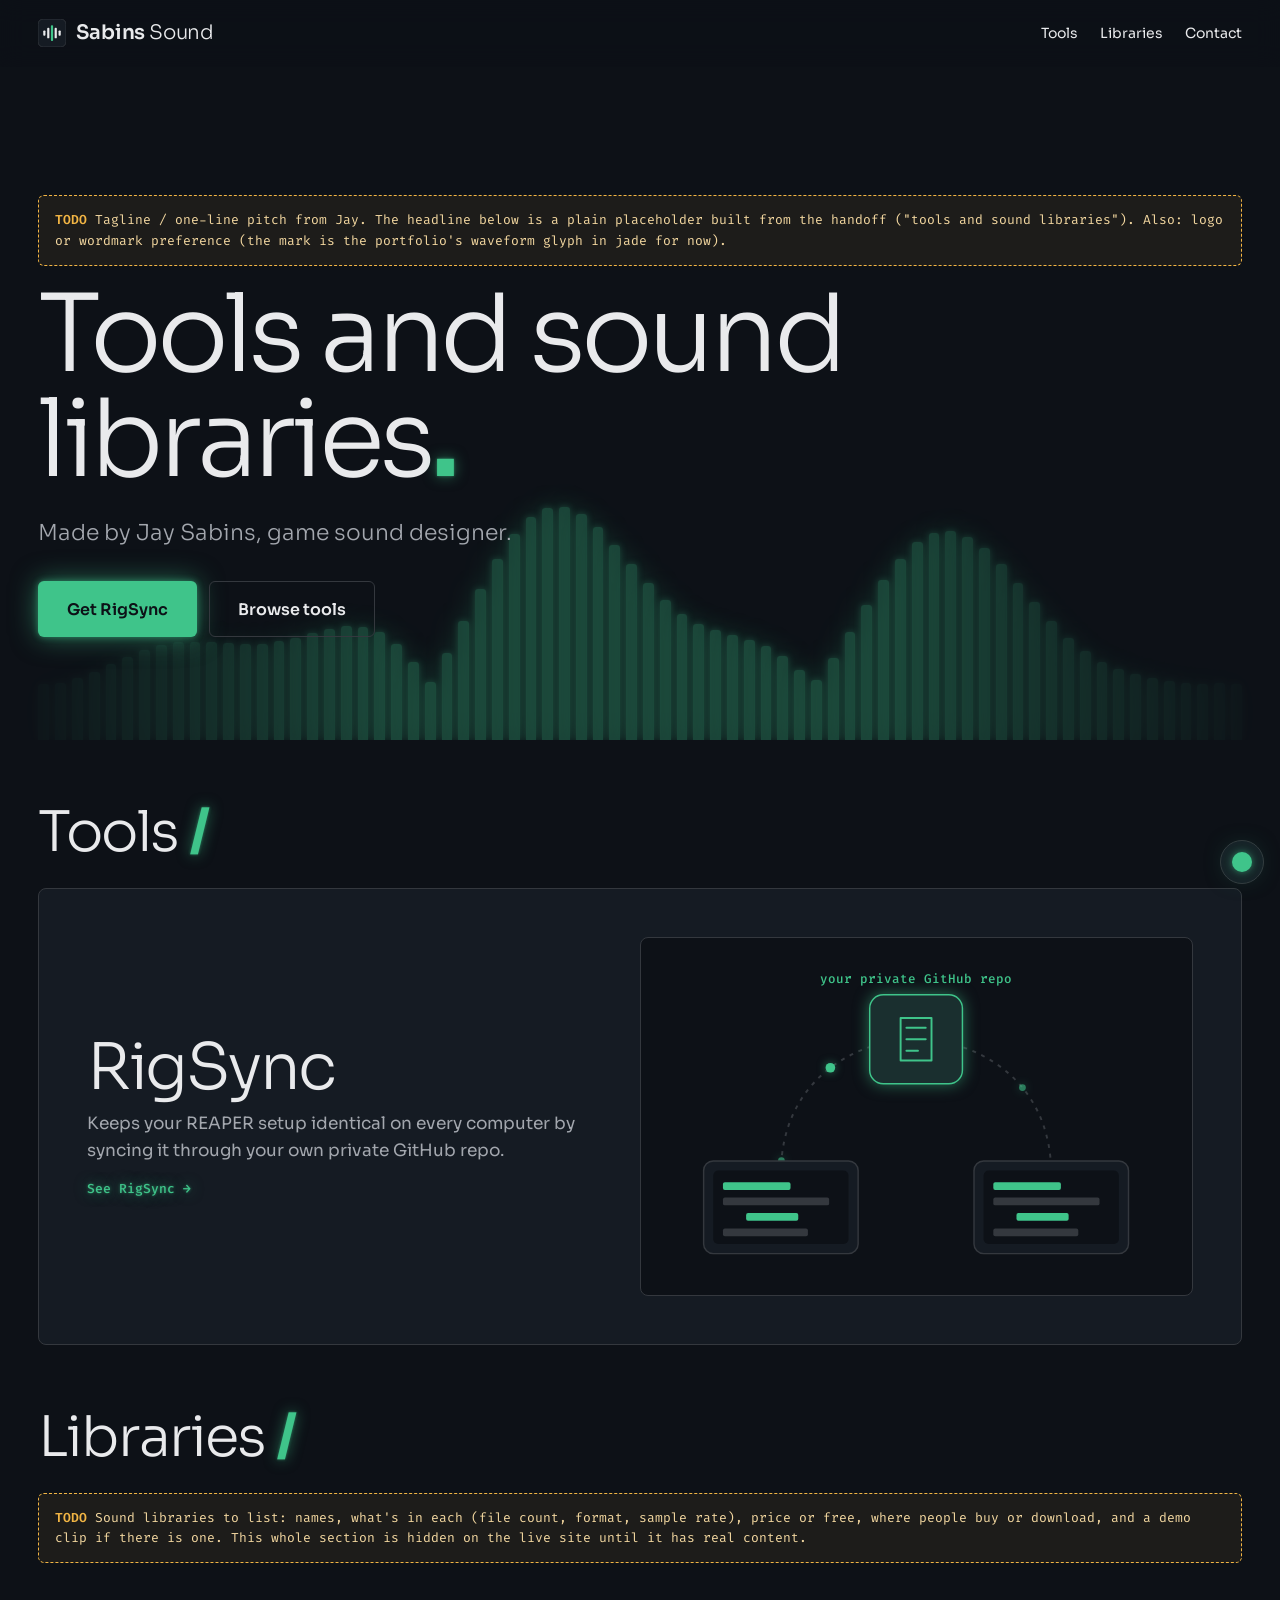
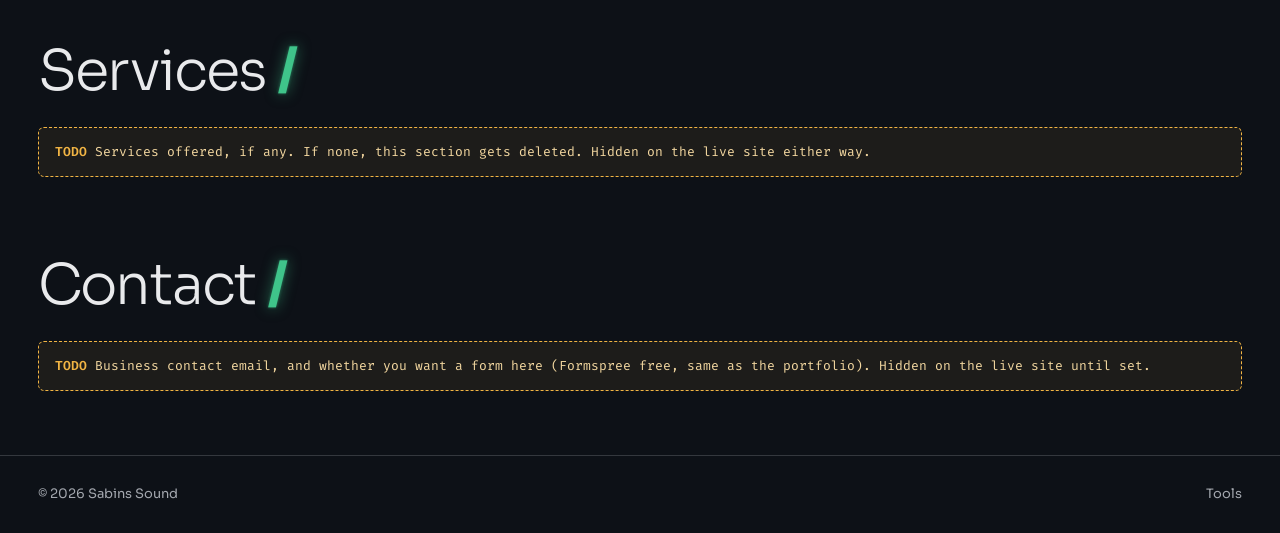
==== index.html @ c1d7ef3b "Remove platform tag from product cards Co-Authored-By: Claude Opus 5.5 <noreply@anthropic.com> Claud" ====
<!doctype html>
<html lang="en">
<head>
  <meta charset="utf-8">
  <meta name="viewport" content="width=device-width, initial-scale=1">
  <title>Sabins Sound | Tools and sound libraries</title>
  <!-- TODO (Jay): one-line pitch for the meta description and hero. -->
  <meta name="description" content="Tools and sound libraries by Jay Sabins, game sound designer. Home of RigSync, which keeps your REAPER setup identical on every computer.">
  <link rel="canonical" href="https://sabinssound.com/">
  <meta property="og:type" content="website">
  <meta property="og:site_name" content="Sabins Sound">
  <meta property="og:title" content="Sabins Sound | Tools and sound libraries">
  <meta property="og:description" content="Tools and sound libraries by Jay Sabins. Home of RigSync for REAPER.">
  <meta property="og:url" content="https://sabinssound.com/">
  <!-- TODO: OG image, 1200x630, in assets/og/ -->
  <meta name="twitter:card" content="summary_large_image">
  <meta name="theme-color" content="#0d1117">
  <link rel="icon" href="assets/favicon.svg" type="image/svg+xml">

  <link rel="preconnect" href="https://fonts.googleapis.com">
  <link rel="preconnect" href="https://fonts.gstatic.com" crossorigin>
  <link rel="stylesheet" href="https://fonts.googleapis.com/css2?family=Fira+Code:wght@400;500&family=Sora:wght@300;400;500;600&display=swap">
  <link rel="stylesheet" href="css/tokens.css">
  <link rel="stylesheet" href="css/site.css">

  <script type="application/ld+json">
  {
    "@context": "https://schema.org",
    "@type": "Organization",
    "name": "Sabins Sound",
    "url": "https://sabinssound.com/",
    "founder": { "@type": "Person", "name": "Jay Sabins" }
  }
  </script>
</head>
<body>
  <a class="skip" href="#main">Skip to content</a>

  <header class="site-header">
    <div class="wrap">
      <a class="brand" href="./" aria-label="Sabins Sound home">
        <svg class="brand-mark" viewBox="0 0 32 32" aria-hidden="true"><rect width="32" height="32" rx="6" fill="var(--surface)" stroke="var(--line)"/><g fill="var(--fg)"><rect x="6" y="13" width="2.5" height="6" rx="1"/><rect x="10.5" y="10" width="2.5" height="12" rx="1"/><rect x="19" y="10" width="2.5" height="12" rx="1"/><rect x="23.5" y="13" width="2.5" height="6" rx="1"/></g><rect x="14.75" y="7" width="2.5" height="18" rx="1" fill="var(--accent)"/></svg>
        <span>Sabins <b>Sound</b></span>
      </a>
      <nav aria-label="Main">
        <a href="tools/">Tools</a>
        <a class="preview-only" href="#libraries">Libraries</a>
        <a class="preview-only" href="#contact">Contact</a>
      </nav>
    </div>
  </header>

  <main id="main">
    <section class="hero wrap" aria-labelledby="hero-h">
      <div class="wave" aria-hidden="true"></div>
      <p class="todo">Tagline / one-line pitch from Jay. The headline below is a plain placeholder built from the handoff ("tools and sound libraries"). Also: logo or wordmark preference (the mark is the portfolio's waveform glyph in jade for now).</p>
      <h1 id="hero-h">Tools and sound libraries<span class="slash">.</span></h1>
      <p class="lead">Made by Jay Sabins, game sound designer.</p>
      <div class="cta">
        <a class="btn btn-primary btn-lg" href="tools/rigsync/">Get RigSync</a>
        <a class="btn btn-ghost btn-lg" href="tools/">Browse tools</a>
      </div>
    </section>

    <section class="section wrap" id="tools" aria-labelledby="tools-h">
      <h2 id="tools-h">Tools <span class="slash">/</span></h2>
      <a class="card feature" href="tools/rigsync/">
        <div class="card-body" style="padding:0">
          <h3>RigSync</h3>
          <p class="desc">Keeps your REAPER setup identical on every computer by syncing it through your own private GitHub repo.</p>
          <span class="card-link">See RigSync →</span>
        </div>
        <div class="feature-art" aria-hidden="true">
          <svg class="sync" viewBox="0 0 520 320" role="img" aria-labelledby="sync-home-t">
            <title id="sync-home-t">Diagram: two computers keep the same REAPER setup by syncing through one private GitHub repo.</title>
            <path id="sync-home-a" class="line" d="M120 220 C 120 120, 200 80, 260 80"/>
            <path id="sync-home-b" class="line" d="M260 80 C 320 80, 400 120, 400 220"/>
            <circle class="pkt" r="5"><animateMotion dur="2.6s" repeatCount="indefinite"><mpath href="#sync-home-a"/></animateMotion></circle>
            <circle class="pkt" r="5"><animateMotion dur="2.6s" begin="-1.3s" repeatCount="indefinite"><mpath href="#sync-home-b"/></animateMotion></circle>
            <circle class="pkt" r="3.5" opacity=".6"><animateMotion dur="3.4s" repeatCount="indefinite" keyPoints="1;0" keyTimes="0;1" calcMode="linear"><mpath href="#sync-home-b"/></animateMotion></circle>
            <circle class="pkt" r="3.5" opacity=".6"><animateMotion dur="3.4s" begin="-1.7s" repeatCount="indefinite" keyPoints="1;0" keyTimes="0;1" calcMode="linear"><mpath href="#sync-home-a"/></animateMotion></circle>
            <g transform="translate(212 34)">
              <rect class="hub" width="96" height="92" rx="14"/>
              <path class="icon" d="M38 34h20M38 46h20M38 58h12M32 24h32v44H32z"/>
            </g>
            <text class="lbl lbl-hub" x="260" y="22" text-anchor="middle">your private GitHub repo</text>
            <g transform="translate(40 206)">
              <rect class="node" width="160" height="96" rx="10"/>
              <rect class="screen" x="10" y="10" width="140" height="76" rx="5"/>
              <rect class="bar on" x="20" y="22" width="70" height="8" rx="2"/><rect class="bar" x="20" y="38" width="110" height="8" rx="2"/><rect class="bar on" x="44" y="54" width="54" height="8" rx="2"/><rect class="bar" x="20" y="70" width="88" height="8" rx="2"/>
            </g>
            <g transform="translate(320 206)">
              <rect class="node" width="160" height="96" rx="10"/>
              <rect class="screen" x="10" y="10" width="140" height="76" rx="5"/>
              <rect class="bar on" x="20" y="22" width="70" height="8" rx="2"/><rect class="bar" x="20" y="38" width="110" height="8" rx="2"/><rect class="bar on" x="44" y="54" width="54" height="8" rx="2"/><rect class="bar" x="20" y="70" width="88" height="8" rx="2"/>
            </g>
          </svg>
        </div>
      </a>
    </section>

    <section class="section wrap todo-section" id="libraries" aria-labelledby="libraries-h">
      <h2 id="libraries-h">Libraries <span class="slash">/</span></h2>
      <p class="todo">Sound libraries to list: names, what's in each (file count, format, sample rate), price or free, where people buy or download, and a demo clip if there is one. This whole section is hidden on the live site until it has real content.</p>
    </section>

    <section class="section wrap todo-section" id="services" aria-labelledby="services-h">
      <h2 id="services-h">Services <span class="slash">/</span></h2>
      <p class="todo">Services offered, if any. If none, this section gets deleted. Hidden on the live site either way.</p>
    </section>

    <section class="section wrap todo-section" id="contact" aria-labelledby="contact-h">
      <h2 id="contact-h">Contact <span class="slash">/</span></h2>
      <p class="todo">Business contact email, and whether you want a form here (Formspree free, same as the portfolio). Hidden on the live site until set.</p>
    </section>
  </main>

  <footer class="site-footer">
    <div class="wrap">
      <span>© <span data-year>2026</span> Sabins Sound</span>
      <a href="tools/">Tools</a>
    </div>
  </footer>

  <script src="js/site.js"></script>
  <script src="js/design-panel.js"></script><!-- design-time only: remove before launch -->
</body>
</html>
---- css/tokens.css ----
/* Design tokens, shared with jaysabinsaudio.com (direction 6A, Oct 2026). Dark, single theme. */
:root{
  /* Palette */
  --bg:#0d1117; --surface:#151b23; --raise:color-mix(in srgb, var(--surface), #fff 5%);
  --fg:#e9eaec; --muted:#a3a7ae; --line:#34383e;
  --accent:#3fc48a;      /* play button, slashes, focus rings, links on hover */
  --accent-ink:#0d1117;  /* icons and text on accent fills */
  --glow:0.75;           /* neon glow strength on accent items, 0 = off, 1 = strong */
  --glow-color:color-mix(in srgb, var(--accent) calc(var(--glow) * 70%), transparent);
  --glow-box:0 0 calc(var(--glow) * 8px) var(--glow-color), 0 0 calc(var(--glow) * 36px) var(--glow-color);
  --glow-text:0 0 calc(var(--glow) * 4px) var(--glow-color), 0 0 calc(var(--glow) * 18px) var(--glow-color);
  color-scheme:dark;

  /* Type */
  --title:"Sora", system-ui, sans-serif;
  --body:"Sora", system-ui, sans-serif;
  --mono:"Fira Code", ui-monospace, monospace;

  /* Shape and rhythm */
  --radius:8px; --radius-sm:6px;
  --section-gap:64px;
  --gutter:clamp(16px, 3vw, 40px);
  --max:1440px;
}
---- css/site.css ----
/* Layout and components. Same base as jaysabinsaudio.com, turned up for a product site:
   bigger type, hero art, animated accents, hover glow. Motion is off for prefers-reduced-motion. */
*,*::before,*::after{box-sizing:border-box}
[hidden]{display:none!important}
html{scroll-behavior:smooth;-webkit-text-size-adjust:100%}
body{margin:0;background:var(--bg);color:var(--fg);font:400 16px/1.6 var(--body);-webkit-font-smoothing:antialiased;overflow-x:hidden}
img,svg{max-width:100%;display:block}
a{color:inherit;text-decoration:none}
:focus-visible{outline:2px solid var(--accent);outline-offset:3px;border-radius:2px;box-shadow:var(--glow-box)}
.mono{font-family:var(--mono);font-variant-numeric:tabular-nums}
.wrap{max-width:var(--max);margin:0 auto;padding:0 var(--gutter)}
.skip{position:absolute;left:-9999px;top:8px;background:var(--accent);color:var(--accent-ink);padding:8px 12px;border-radius:var(--radius-sm);z-index:100}
.skip:focus{left:8px}
.slash{font-weight:600;color:var(--accent);text-shadow:var(--glow-text)}

/* Header: sticky, blurred */
.site-header{position:sticky;top:0;z-index:50;background:color-mix(in srgb,var(--bg) 82%,transparent);backdrop-filter:blur(12px);-webkit-backdrop-filter:blur(12px);border-bottom:1px solid transparent;transition:border-color .2s}
.site-header.scrolled{border-bottom-color:var(--line)}
.site-header .wrap{display:flex;flex-wrap:wrap;justify-content:space-between;align-items:center;gap:8px 24px;padding-top:16px;padding-bottom:16px}
.brand{display:flex;align-items:center;gap:10px;font:600 20px/1 var(--title);letter-spacing:-.01em}
.brand-mark{width:28px;height:28px;flex:none}
.brand b{font-weight:300}
nav{display:flex;flex-wrap:wrap;gap:4px 22px}
nav a{font-size:14px;padding:6px 0;transition:color .15s,text-shadow .15s}
nav a:hover,nav a:focus-visible,nav a[aria-current="page"]{color:var(--accent);text-shadow:var(--glow-text)}

/* Hero */
.hero{position:relative;padding-top:clamp(56px,10vw,128px);padding-bottom:clamp(56px,8vw,104px);overflow:hidden}
.eyebrow{margin:0 0 18px;font:500 12px/1 var(--mono);letter-spacing:.12em;text-transform:uppercase;color:var(--accent)}
.hero h1{margin:0;max-width:16ch;font:300 clamp(44px,8.4vw,120px)/.98 var(--title);letter-spacing:-.045em}
.lead{margin:24px 0 0;max-width:52ch;font:300 clamp(18px,1.8vw,22px)/1.5 var(--body);color:var(--muted)}
.cta{display:flex;flex-wrap:wrap;gap:12px;margin-top:32px}

/* Animated waveform behind the home hero (bars built by js/site.js) */
.wave{position:absolute;inset:auto 0 0 0;height:min(46%,320px);display:flex;align-items:flex-end;gap:clamp(2px,.5vw,6px);padding:0 var(--gutter);opacity:.5;pointer-events:none;-webkit-mask-image:linear-gradient(to right,transparent,#000 30%,#000 70%,transparent);mask-image:linear-gradient(to right,transparent,#000 30%,#000 70%,transparent);z-index:-1}
.wave span{flex:1;height:calc(var(--h) * 100%);border-radius:3px 3px 0 0;background:color-mix(in srgb,var(--accent) 55%,transparent);box-shadow:var(--glow-box);transform-origin:bottom;animation:wave 2.4s ease-in-out infinite alternate;animation-delay:calc(var(--i) * -90ms)}
@keyframes wave{from{transform:scaleY(.25)}to{transform:scaleY(1)}}

/* Sections */
.section{padding-top:var(--section-gap)}
h2{margin:0 0 28px;font:300 clamp(36px,4.6vw,56px)/1 var(--title);letter-spacing:-.035em}
h3{margin:0;font:600 20px/1.3 var(--title)}
.section-intro{margin:-12px 0 28px;max-width:60ch;color:var(--muted)}

/* Cards */
.grid{list-style:none;margin:0;padding:0;display:grid;grid-template-columns:repeat(auto-fill,minmax(min(100%,300px),1fr));gap:16px}
.grid > li{display:flex}
.grid-3{grid-template-columns:repeat(auto-fit,minmax(min(100%,260px),1fr))}
.card{flex:1;background:var(--surface);border:1px solid var(--line);border-radius:var(--radius);overflow:hidden;display:flex;flex-direction:column}
.card-body{padding:20px 22px 22px;display:flex;flex-direction:column;gap:10px;flex:1}
.desc{margin:0;font-size:15px;color:var(--muted)}
.chips{display:flex;flex-wrap:wrap;gap:6px;list-style:none;margin:0;padding:0}
.chips li{font:400 12px/1 var(--mono);color:var(--muted);border:1px solid var(--line);border-radius:4px;padding:5px 7px}
.tag{align-self:flex-start;font:500 11px/1 var(--mono);letter-spacing:.06em;text-transform:uppercase;color:var(--accent);border:1px solid var(--accent);border-radius:4px;padding:5px 7px}
.card-link{margin-top:auto;padding-top:6px;font:500 13px var(--mono);color:var(--accent);text-shadow:var(--glow-text)}
/* Linked cards lift and tilt toward the pointer (--tx/--ty set by js/site.js) */
a.card{color:inherit;position:relative;transform:perspective(1000px) rotateX(calc(var(--ty,0) * -6deg)) rotateY(calc(var(--tx,0) * 6deg)) scale(var(--lift,1));transition:transform .5s cubic-bezier(.2,.8,.2,1),border-color .2s,box-shadow .2s}
a.card:hover,a.card:focus-visible{--lift:1.02;z-index:1;border-color:var(--accent);box-shadow:var(--glow-box);outline:none}
a.card:hover{transition-duration:.15s}
a.card:hover .card-link{text-decoration:underline}
.thumb{aspect-ratio:16/9;background:var(--raise);border-bottom:1px solid var(--line);display:grid;place-items:center;overflow:hidden}
.thumb svg{width:86%;height:auto}

/* Featured product (home) */
.feature{display:grid;grid-template-columns:minmax(0,1fr) minmax(0,1.1fr);align-items:center;gap:clamp(24px,4vw,56px);padding:clamp(24px,4vw,48px)}
.feature h3{font:300 clamp(36px,5vw,64px)/1 var(--title);letter-spacing:-.04em}
.feature .desc{font-size:17px;max-width:46ch}
.feature .cta{margin-top:12px}
.feature-art{background:var(--bg);border:1px solid var(--line);border-radius:var(--radius);padding:clamp(12px,2vw,24px)}

/* Sync illustration (RigSync): packets travel along the paths */
.sync .node{fill:var(--surface);stroke:var(--line);stroke-width:1.5}
.sync .hub{fill:color-mix(in srgb,var(--accent) 12%,var(--surface));stroke:var(--accent);stroke-width:1.5;filter:drop-shadow(0 0 calc(var(--glow) * 10px) var(--glow-color))}
.sync .screen{fill:var(--bg)}
.sync .line{stroke:var(--line);stroke-width:2;stroke-dasharray:4 6;fill:none}
.sync .pkt{fill:var(--accent);filter:drop-shadow(0 0 calc(var(--glow) * 6px) var(--glow-color))}
.sync .lbl{font:500 13px var(--mono);fill:var(--muted)}
.sync .lbl-hub{fill:var(--accent)}
.sync .icon{fill:none;stroke:var(--accent);stroke-width:2;stroke-linecap:round;stroke-linejoin:round}
.sync .bar{fill:var(--line)}
.sync .bar.on{fill:var(--accent)}

/* Product page */
.crumb{display:inline-block;margin-bottom:28px;font:400 13px var(--mono);color:var(--muted)}
.crumb:hover{color:var(--accent)}
.product-hero{display:grid;grid-template-columns:minmax(0,1fr) minmax(0,1fr);gap:clamp(32px,5vw,72px);align-items:center}
.product-hero h1{max-width:none}
.product-hero .chips{margin-top:24px}
.specs{display:grid;grid-template-columns:repeat(auto-fit,minmax(min(100%,180px),1fr));gap:1px;margin:0;background:var(--line);border:1px solid var(--line);border-radius:var(--radius);overflow:hidden}
.specs div{background:var(--surface);padding:18px 20px}
.specs dt{font:500 11px/1 var(--mono);letter-spacing:.08em;text-transform:uppercase;color:var(--muted)}
.specs dd{margin:10px 0 0;font:600 18px/1.3 var(--title)}
.feat-icon{width:44px;height:44px;border-radius:10px;display:grid;place-items:center;border:1px solid var(--accent);box-shadow:var(--glow-box);background:color-mix(in srgb,var(--accent) 10%,transparent)}
.feat-icon svg{width:22px;height:22px;fill:none;stroke:var(--accent);stroke-width:1.8;stroke-linecap:round;stroke-linejoin:round}
.prose{max-width:62ch}
.prose p{margin:0 0 1em;font-size:17px}
.band{margin-top:var(--section-gap);padding:clamp(32px,5vw,64px);border:1px solid var(--accent);border-radius:var(--radius);box-shadow:var(--glow-box);background:radial-gradient(120% 140% at 0% 0%,color-mix(in srgb,var(--accent) 14%,transparent),transparent 60%),var(--surface);display:flex;flex-wrap:wrap;align-items:center;justify-content:space-between;gap:24px}
.band h2{margin:0}

/* Buttons */
.btn{display:inline-flex;align-items:center;gap:8px;min-height:48px;padding:0 22px;border-radius:var(--radius-sm);font:600 15px var(--body);cursor:pointer;border:1px solid transparent;transition:filter .15s,border-color .15s,transform .15s}
.btn-primary{background:var(--accent);color:var(--accent-ink);box-shadow:var(--glow-box)}
.btn-primary:hover{filter:brightness(1.1);transform:translateY(-1px)}
.btn-ghost{border-color:var(--line);color:var(--fg)}
.btn-ghost:hover{border-color:var(--accent);color:var(--accent)}
.btn-lg{min-height:56px;padding:0 28px;font-size:16px}

/* TODO callouts: shown only on previews (staging, local), never on the live site. See js/site.js. */
.todo{display:none;margin:0 0 16px;padding:14px 16px;border:1px dashed #f2b544;border-radius:var(--radius-sm);background:color-mix(in srgb,#f2b544 7%,transparent);font:400 13px/1.55 var(--mono);color:#f5d9a1}
.todo::before{content:"TODO  ";font-weight:600;color:#f2b544}
.todo-section{display:none}
.preview .todo{display:block}
.preview .todo-section{display:block}
.preview dl.todo-section{display:grid}
.preview-only{display:none!important}
.preview .preview-only{display:revert!important}
.preview span.todo,.preview .chips .todo{display:inline-block;margin:0}

/* Footer */
.site-footer{margin-top:var(--section-gap);border-top:1px solid var(--line);font-size:13px;color:var(--muted)}
.site-footer .wrap{display:flex;flex-wrap:wrap;justify-content:space-between;gap:12px;padding-top:28px;padding-bottom:28px}
.site-footer a:hover{color:var(--fg)}

/* Scroll reveal (class added by js/site.js) */
.reveal{opacity:0;transform:translateY(18px);transition:opacity .7s ease,transform .7s cubic-bezier(.2,.8,.2,1)}
.reveal.in{opacity:1;transform:none}

@media (max-width:860px){
  :root{--section-gap:48px}
  .feature,.product-hero{grid-template-columns:1fr}
  .band{flex-direction:column;align-items:flex-start}
}
/* No moving meters on phones */
@media (max-width:760px){
  .wave{display:none}
}
@media (max-width:480px){
  .cta .btn{flex:1 1 100%;justify-content:center}
}
@media (prefers-reduced-motion:reduce){
  html{scroll-behavior:auto}
  .wave span{animation:none;transform:scaleY(.6)}
  .sync .pkt{display:none}
  a.card,.btn{transform:none!important;transition:none}
  .reveal{opacity:1;transform:none;transition:none}
}
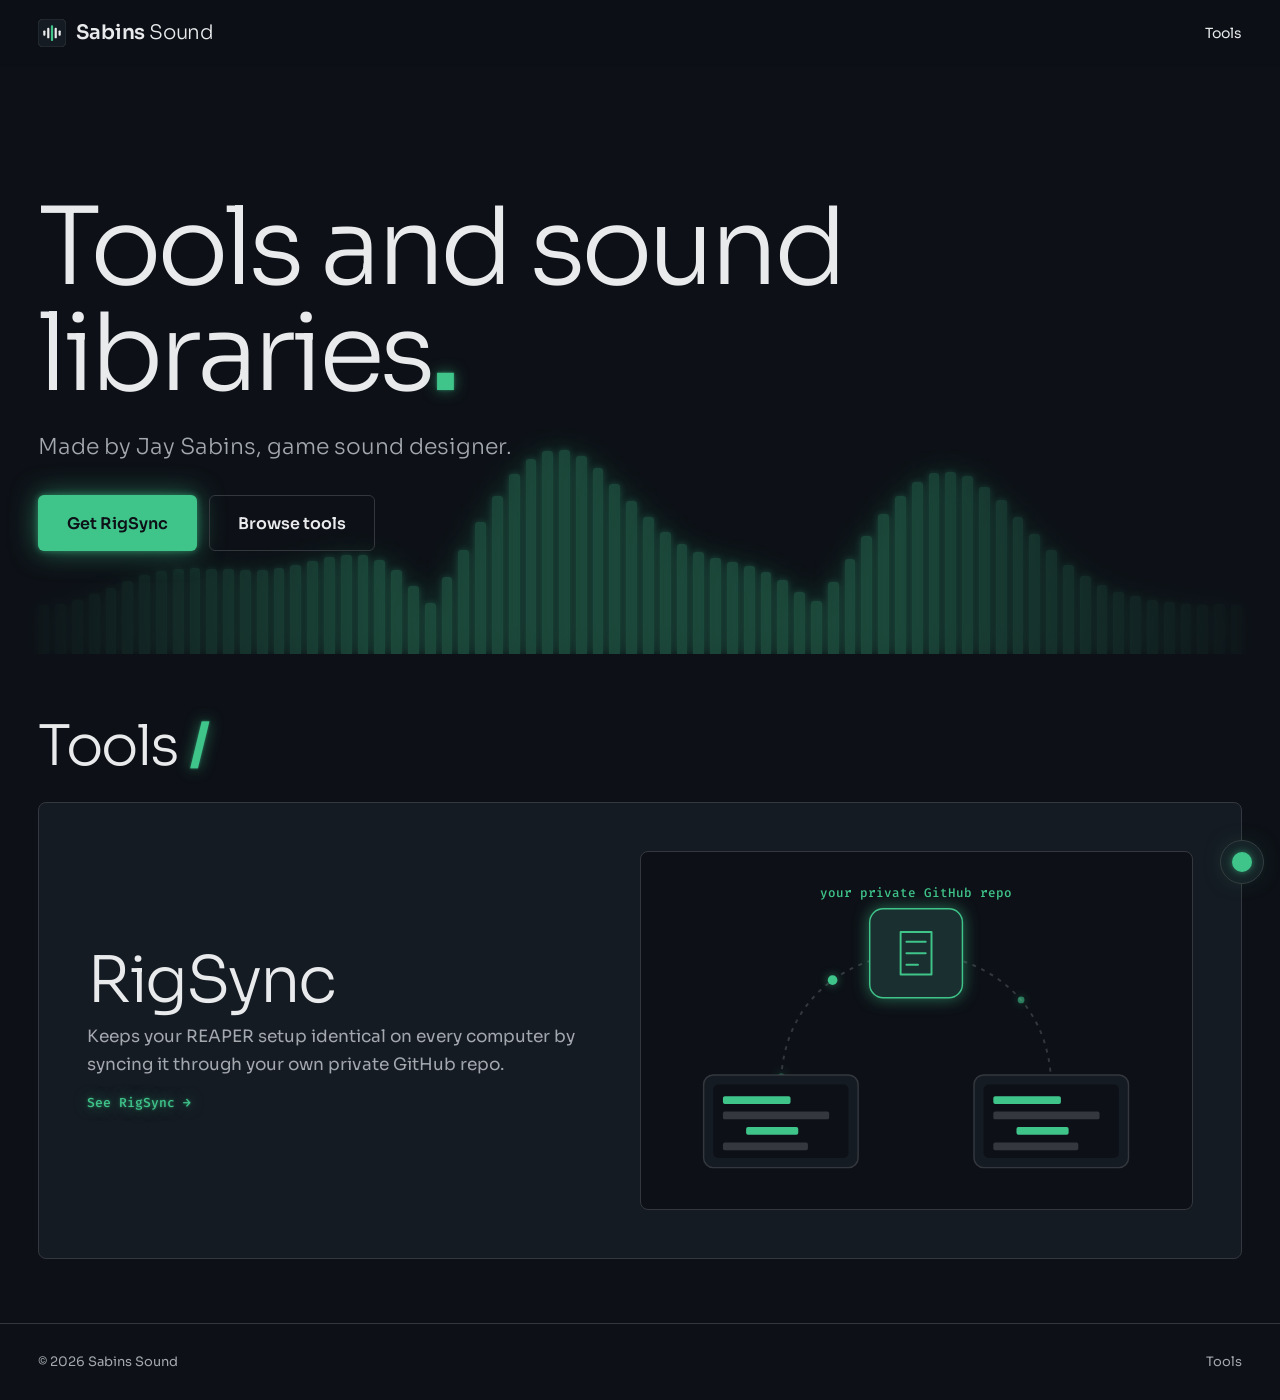
==== commit 74498c0a: "Replace visible TODO boxes with HTML comments and a README list Placeholder-only sections (libraries" ====
--- a/index.html
+++ b/index.html
@@ -44,8 +44,6 @@
       </a>
       <nav aria-label="Main">
         <a href="tools/">Tools</a>
-        <a class="preview-only" href="#libraries">Libraries</a>
-        <a class="preview-only" href="#contact">Contact</a>
       </nav>
     </div>
   </header>
@@ -53,7 +51,7 @@
   <main id="main">
     <section class="hero wrap" aria-labelledby="hero-h">
       <div class="wave" aria-hidden="true"></div>
-      <p class="todo">Tagline / one-line pitch from Jay. The headline below is a plain placeholder built from the handoff ("tools and sound libraries"). Also: logo or wordmark preference (the mark is the portfolio's waveform glyph in jade for now).</p>
+      <!-- TODO: Tagline / one-line pitch from Jay. The headline below is a plain placeholder built from the handoff ("tools and sound libraries"). Also: logo or wordmark preference (the mark is the portfolio's waveform glyph in jade for now). -->
       <h1 id="hero-h">Tools and sound libraries<span class="slash">.</span></h1>
       <p class="lead">Made by Jay Sabins, game sound designer.</p>
       <div class="cta">
@@ -99,20 +97,11 @@
       </a>
     </section>
 
-    <section class="section wrap todo-section" id="libraries" aria-labelledby="libraries-h">
-      <h2 id="libraries-h">Libraries <span class="slash">/</span></h2>
-      <p class="todo">Sound libraries to list: names, what's in each (file count, format, sample rate), price or free, where people buy or download, and a demo clip if there is one. This whole section is hidden on the live site until it has real content.</p>
-    </section>
+    <!-- TODO (Libraries section): Sound libraries to list: names, what's in each (file count, format, sample rate), price or free, where people buy or download, and a demo clip if there is one. Add the section back once Jay sends this. -->
 
-    <section class="section wrap todo-section" id="services" aria-labelledby="services-h">
-      <h2 id="services-h">Services <span class="slash">/</span></h2>
-      <p class="todo">Services offered, if any. If none, this section gets deleted. Hidden on the live site either way.</p>
-    </section>
+    <!-- TODO (Services section): Services offered, if any. If none, this section gets deleted. Add the section back once Jay sends this. -->
 
-    <section class="section wrap todo-section" id="contact" aria-labelledby="contact-h">
-      <h2 id="contact-h">Contact <span class="slash">/</span></h2>
-      <p class="todo">Business contact email, and whether you want a form here (Formspree free, same as the portfolio). Hidden on the live site until set.</p>
-    </section>
+    <!-- TODO (Contact section): Business contact email, and whether you want a form here (Formspree free, same as the portfolio). Add the section back once Jay sends this. -->
   </main>
 
   <footer class="site-footer">
--- a/css/site.css
+++ b/css/site.css
@@ -105,16 +105,6 @@
 .btn-ghost:hover{border-color:var(--accent);color:var(--accent)}
 .btn-lg{min-height:56px;padding:0 28px;font-size:16px}
 
-/* TODO callouts: shown only on previews (staging, local), never on the live site. See js/site.js. */
-.todo{display:none;margin:0 0 16px;padding:14px 16px;border:1px dashed #f2b544;border-radius:var(--radius-sm);background:color-mix(in srgb,#f2b544 7%,transparent);font:400 13px/1.55 var(--mono);color:#f5d9a1}
-.todo::before{content:"TODO  ";font-weight:600;color:#f2b544}
-.todo-section{display:none}
-.preview .todo{display:block}
-.preview .todo-section{display:block}
-.preview dl.todo-section{display:grid}
-.preview-only{display:none!important}
-.preview .preview-only{display:revert!important}
-.preview span.todo,.preview .chips .todo{display:inline-block;margin:0}
 
 /* Footer */
 .site-footer{margin-top:var(--section-gap);border-top:1px solid var(--line);font-size:13px;color:var(--muted)}
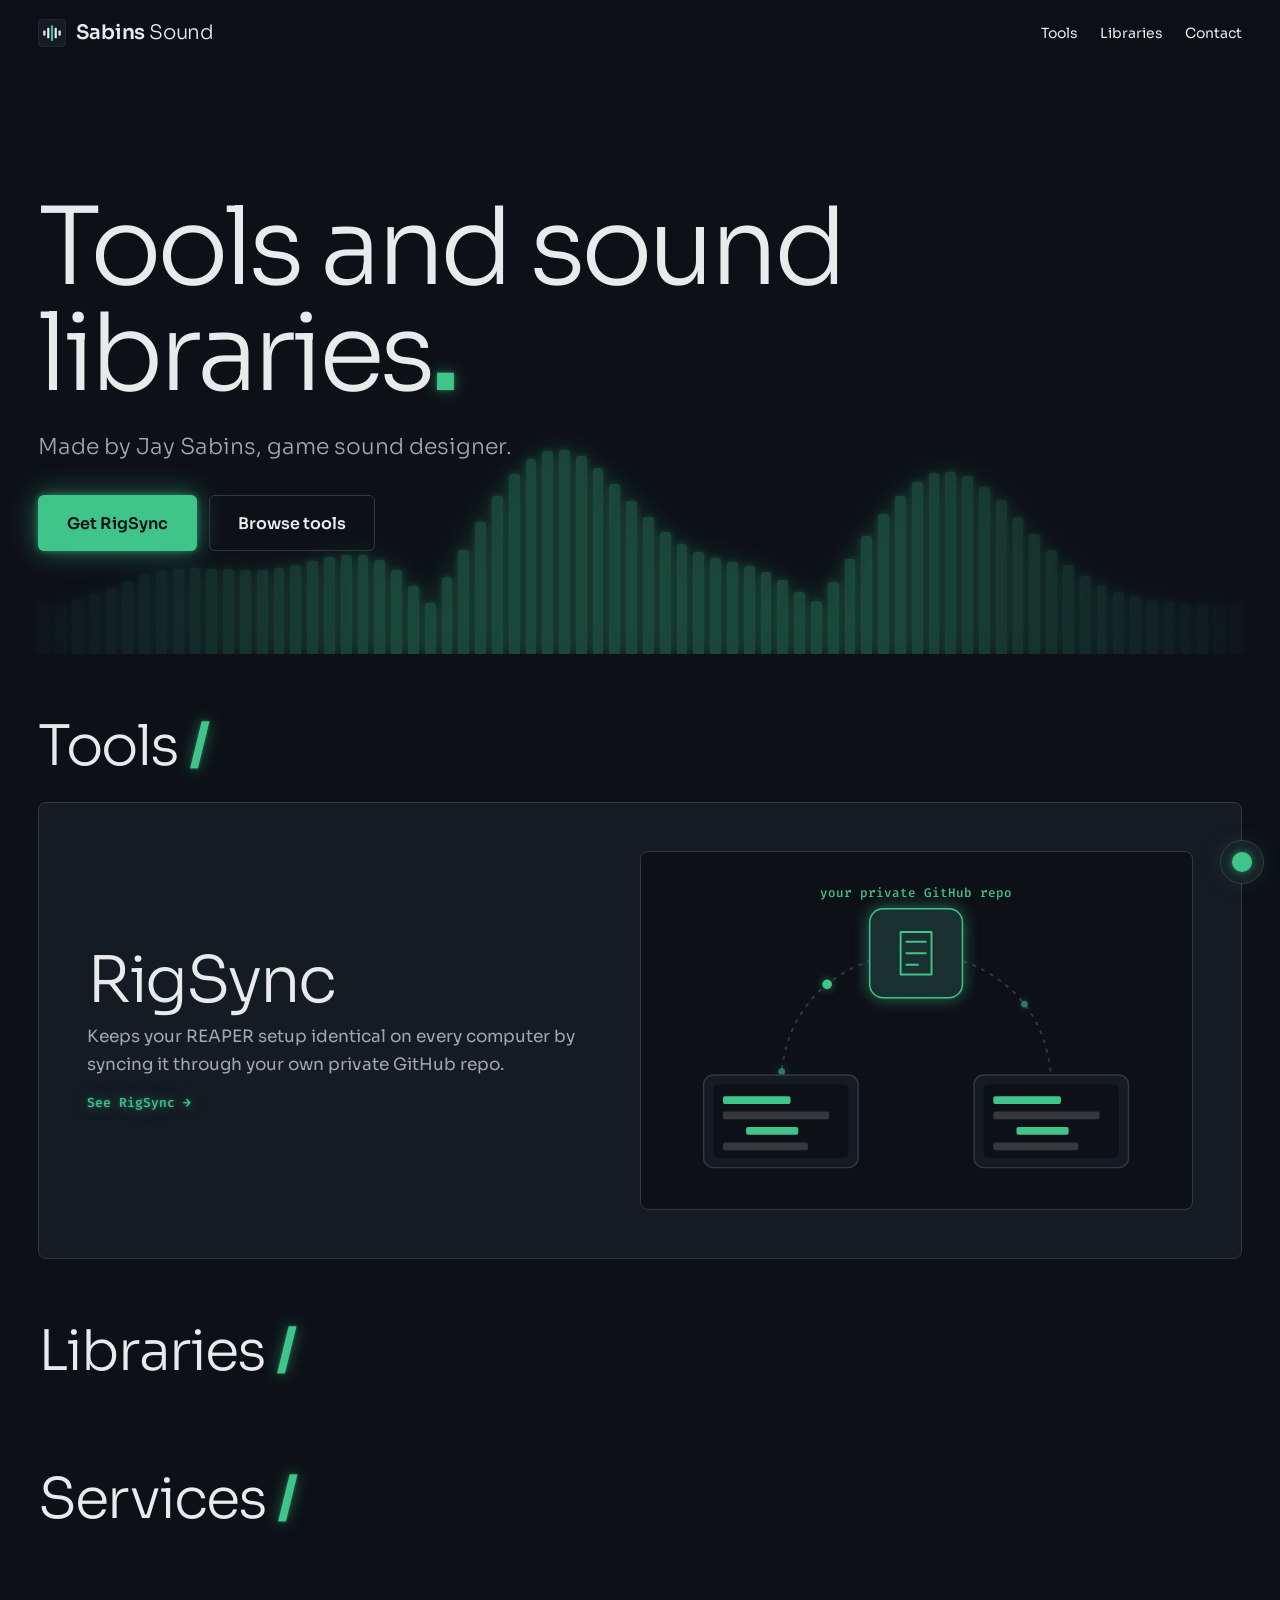
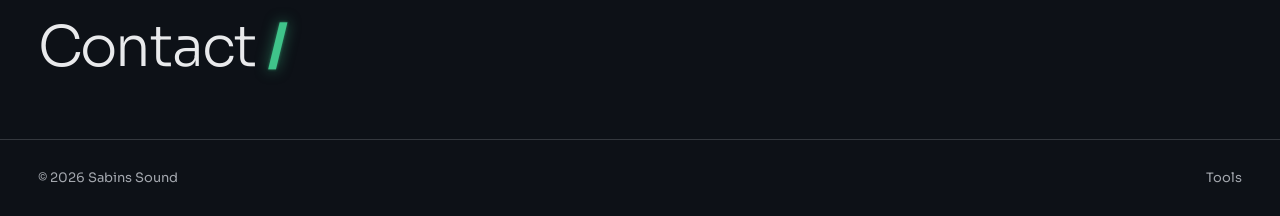
==== commit 4b2a3fc5: "Bring back placeholder sections, still without TODO boxes Sections waiting on content show their hea" ====
--- a/index.html
+++ b/index.html
@@ -44,6 +44,8 @@
       </a>
       <nav aria-label="Main">
         <a href="tools/">Tools</a>
+        <a class="preview-only" href="#libraries">Libraries</a>
+        <a class="preview-only" href="#contact">Contact</a>
       </nav>
     </div>
   </header>
@@ -97,11 +99,20 @@
       </a>
     </section>
 
-    <!-- TODO (Libraries section): Sound libraries to list: names, what's in each (file count, format, sample rate), price or free, where people buy or download, and a demo clip if there is one. Add the section back once Jay sends this. -->
+    <section class="section wrap todo-section" id="libraries" aria-labelledby="libraries-h">
+      <h2 id="libraries-h">Libraries <span class="slash">/</span></h2>
+      <!-- TODO: Sound libraries to list: names, what's in each (file count, format, sample rate), price or free, where people buy or download, and a demo clip if there is one. -->
+    </section>
 
-    <!-- TODO (Services section): Services offered, if any. If none, this section gets deleted. Add the section back once Jay sends this. -->
+    <section class="section wrap todo-section" id="services" aria-labelledby="services-h">
+      <h2 id="services-h">Services <span class="slash">/</span></h2>
+      <!-- TODO: Services offered, if any. If none, this section gets deleted. -->
+    </section>
 
-    <!-- TODO (Contact section): Business contact email, and whether you want a form here (Formspree free, same as the portfolio). Add the section back once Jay sends this. -->
+    <section class="section wrap todo-section" id="contact" aria-labelledby="contact-h">
+      <h2 id="contact-h">Contact <span class="slash">/</span></h2>
+      <!-- TODO: Business contact email, and whether you want a form here (Formspree free, same as the portfolio). -->
+    </section>
   </main>
 
   <footer class="site-footer">
--- a/css/site.css
+++ b/css/site.css
@@ -106,6 +106,13 @@
 .btn-lg{min-height:56px;padding:0 28px;font-size:16px}
 
 
+/* Sections waiting on content: shown on previews (staging, local), hidden on the live site until filled. See js/site.js. */
+.todo-section{display:none}
+.preview .todo-section{display:block}
+.preview dl.todo-section{display:grid}
+.preview-only{display:none!important}
+.preview .preview-only{display:revert!important}
+
 /* Footer */
 .site-footer{margin-top:var(--section-gap);border-top:1px solid var(--line);font-size:13px;color:var(--muted)}
 .site-footer .wrap{display:flex;flex-wrap:wrap;justify-content:space-between;gap:12px;padding-top:28px;padding-bottom:28px}
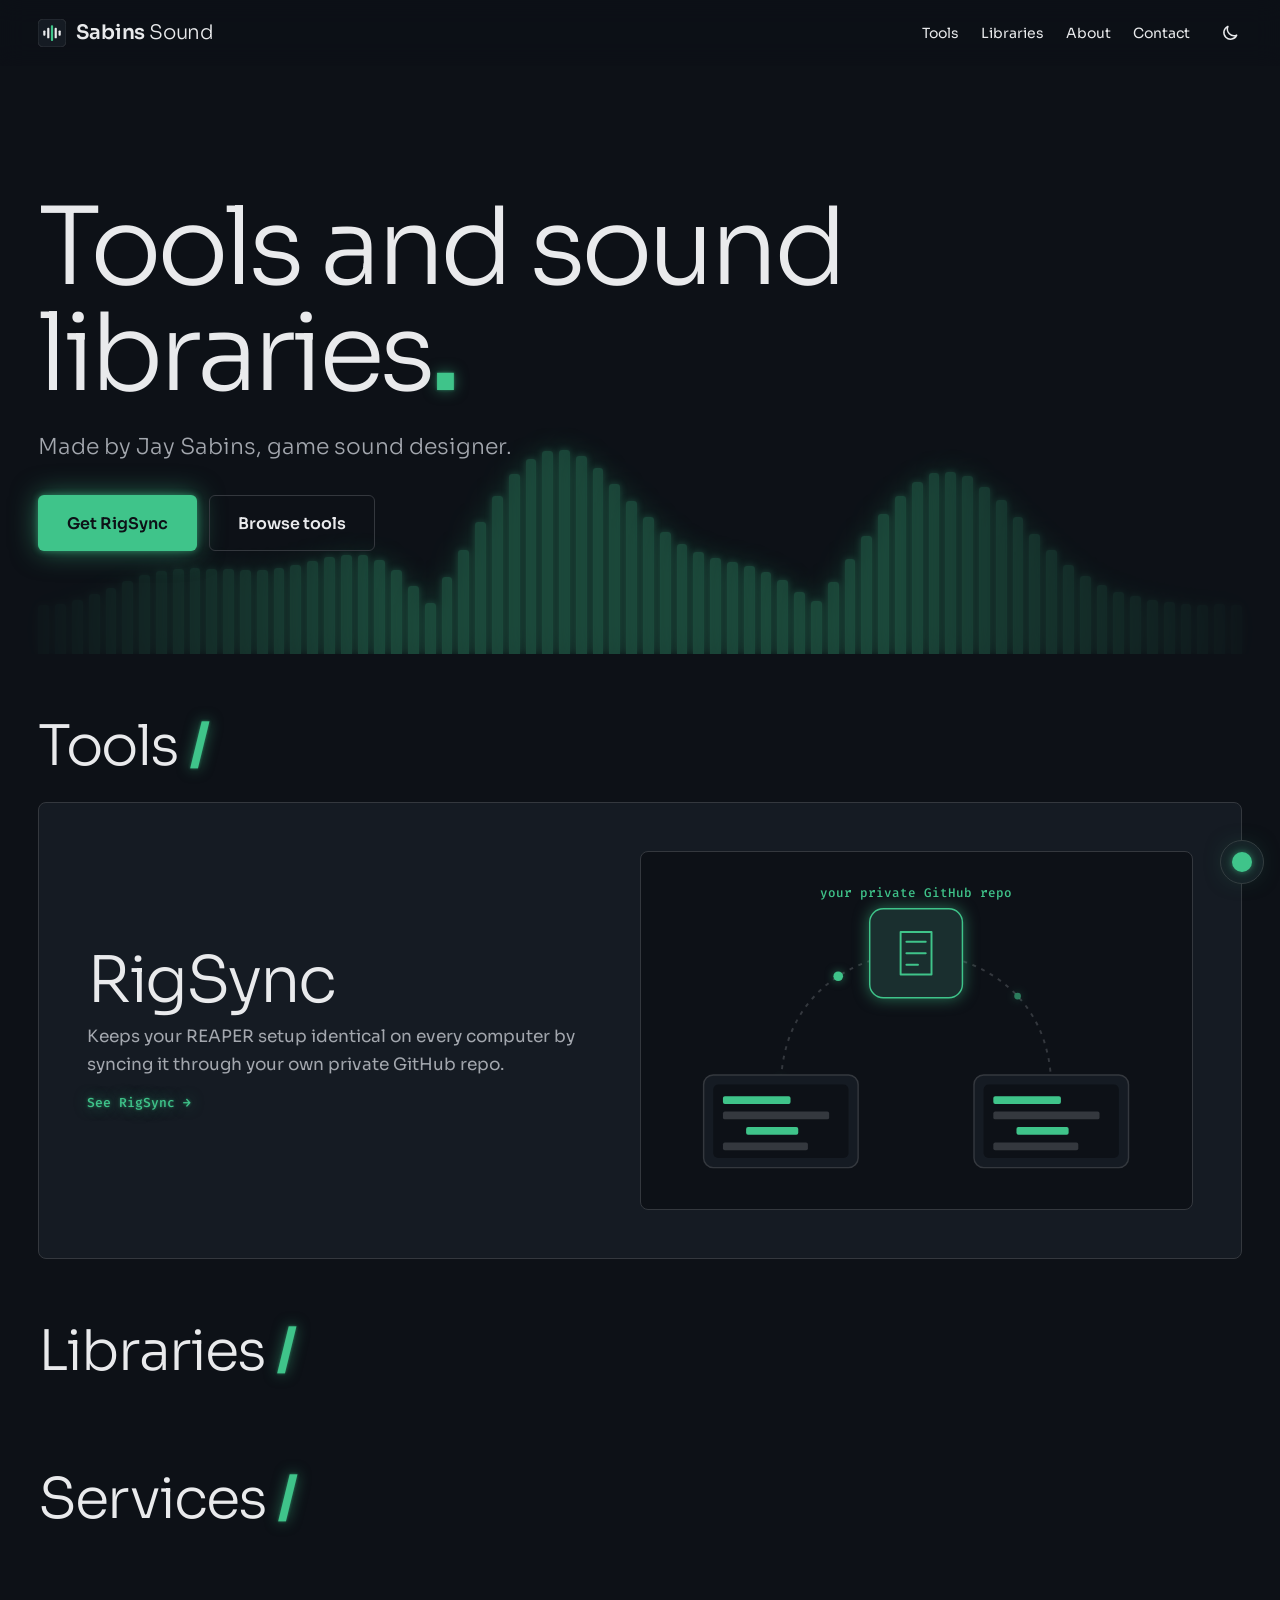
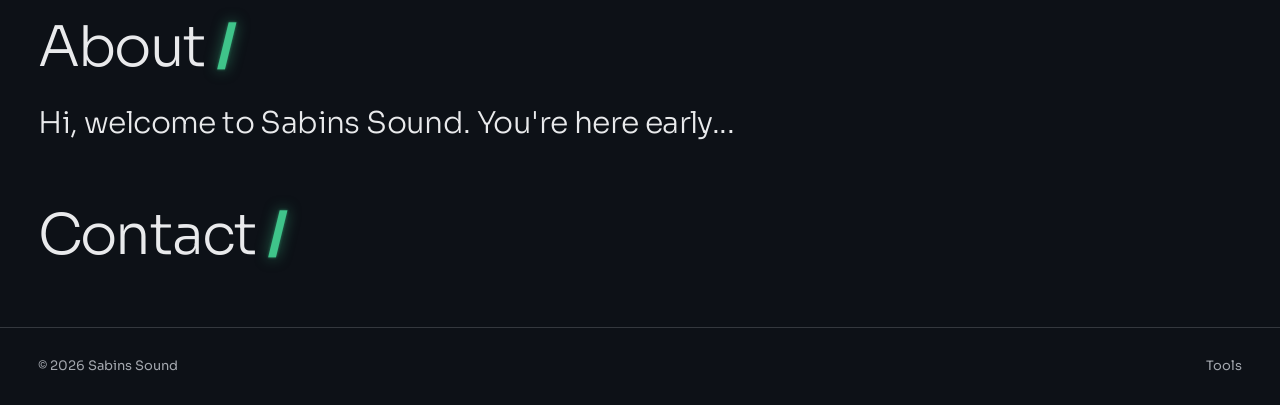
==== commit 6106ef84: "Add About section and light/dark switch About uses Jay's placeholder line. The sun/moon switch sits " ====
--- a/index.html
+++ b/index.html
@@ -15,6 +15,7 @@
   <!-- TODO: OG image, 1200x630, in assets/og/ -->
   <meta name="twitter:card" content="summary_large_image">
   <meta name="theme-color" content="#0d1117">
+  <script>try{if(localStorage.getItem("theme")==="light")document.documentElement.dataset.theme="light"}catch(e){}</script><!-- apply saved light/dark choice before paint -->
   <link rel="icon" href="assets/favicon.svg" type="image/svg+xml">
 
   <link rel="preconnect" href="https://fonts.googleapis.com">
@@ -45,6 +46,7 @@
       <nav aria-label="Main">
         <a href="tools/">Tools</a>
         <a class="preview-only" href="#libraries">Libraries</a>
+        <a href="#about">About</a>
         <a class="preview-only" href="#contact">Contact</a>
       </nav>
     </div>
@@ -109,6 +111,14 @@
       <!-- TODO: Services offered, if any. If none, this section gets deleted. -->
     </section>
 
+    <section class="section wrap" id="about" aria-labelledby="about-h">
+      <h2 id="about-h">About <span class="slash">/</span></h2>
+      <div class="about">
+        <!-- TODO: rest of the About text from Jay -->
+        <p>Hi, welcome to Sabins Sound. You're here early...</p>
+      </div>
+    </section>
+
     <section class="section wrap todo-section" id="contact" aria-labelledby="contact-h">
       <h2 id="contact-h">Contact <span class="slash">/</span></h2>
       <!-- TODO: Business contact email, and whether you want a form here (Formspree free, same as the portfolio). -->
--- a/css/tokens.css
+++ b/css/tokens.css
@@ -1,4 +1,4 @@
-/* Design tokens, shared with jaysabinsaudio.com (direction 6A, Oct 2026). Dark, single theme. */
+/* Design tokens, shared with jaysabinsaudio.com (direction 6A, Oct 2026). Dark by default; light theme below. */
 :root{
   /* Palette */
   --bg:#0d1117; --surface:#151b23; --raise:color-mix(in srgb, var(--surface), #fff 5%);
@@ -22,3 +22,14 @@
   --gutter:clamp(16px, 3vw, 40px);
   --max:1440px;
 }
+
+/* Light theme: set by the sun/moon switch in the header (js/site.js), saved per visitor.
+   Jade is darkened so accent text keeps contrast on white; glow is softer. */
+:root[data-theme="light"]{
+  --bg:#f5f6f7; --surface:#ffffff; --raise:color-mix(in srgb, var(--surface), #000 4%);
+  --fg:#0d1117; --muted:#555b64; --line:#d9dde2;
+  --accent:#16875a;
+  --accent-ink:#ffffff;
+  --glow:0.3;
+  color-scheme:light;
+}
--- a/css/site.css
+++ b/css/site.css
@@ -14,7 +14,9 @@
 .slash{font-weight:600;color:var(--accent);text-shadow:var(--glow-text)}
 
 /* Header: sticky, blurred */
-.site-header{position:sticky;top:0;z-index:50;background:color-mix(in srgb,var(--bg) 82%,transparent);backdrop-filter:blur(12px);-webkit-backdrop-filter:blur(12px);border-bottom:1px solid transparent;transition:border-color .2s}
+.site-header{position:sticky;top:0;z-index:50;border-bottom:1px solid transparent;transition:border-color .2s}
+/* Blur lives on a pseudo-element: backdrop-filter on the header itself would trap the fixed slide-out menu inside it */
+.site-header::before{content:"";position:absolute;inset:0;z-index:-1;background:color-mix(in srgb,var(--bg) 82%,transparent);backdrop-filter:blur(12px);-webkit-backdrop-filter:blur(12px)}
 .site-header.scrolled{border-bottom-color:var(--line)}
 .site-header .wrap{display:flex;flex-wrap:wrap;justify-content:space-between;align-items:center;gap:8px 24px;padding-top:16px;padding-bottom:16px}
 .brand{display:flex;align-items:center;gap:10px;font:600 20px/1 var(--title);letter-spacing:-.01em}
@@ -23,6 +25,32 @@
 nav{display:flex;flex-wrap:wrap;gap:4px 22px}
 nav a{font-size:14px;padding:6px 0;transition:color .15s,text-shadow .15s}
 nav a:hover,nav a:focus-visible,nav a[aria-current="page"]{color:var(--accent);text-shadow:var(--glow-text)}
+
+/* Light/dark switch (built by js/site.js) */
+.site-header .wrap{column-gap:20px}
+.brand{margin-right:auto}
+.theme-toggle{display:grid;place-items:center;width:40px;height:40px;margin:-4px -8px -4px 0;padding:0;background:none;border:0;border-radius:50%;color:var(--fg);cursor:pointer;-webkit-tap-highlight-color:transparent;transition:color .15s}
+.theme-toggle svg{width:20px;height:20px;fill:none;stroke:currentColor;stroke-width:1.8;stroke-linecap:round;stroke-linejoin:round}
+@media (hover:hover){.theme-toggle:hover{color:var(--accent);filter:drop-shadow(0 0 calc(var(--glow) * 6px) var(--glow-color))}}
+
+/* Phone menu (button built by js/site.js): panel slides in from the right */
+.menu-toggle{display:none;position:relative;z-index:2;width:44px;height:44px;margin-right:-10px;padding:0;background:none;border:0;outline:none;cursor:pointer;flex-direction:column;justify-content:center;align-items:center;gap:5px;-webkit-tap-highlight-color:transparent}
+.menu-toggle:focus,.menu-toggle:focus-visible{outline:none;box-shadow:none}
+.menu-toggle span{display:block;width:22px;height:2px;border-radius:2px;background:var(--fg);transition:transform .25s,opacity .2s,background .2s}
+/* Keyboard focus without an outline: the bars light up in the accent */
+.menu-toggle:focus-visible span,.menu-open .menu-toggle span{background:var(--accent);box-shadow:var(--glow-box)}
+.menu-open .menu-toggle span:nth-child(1){transform:translateY(7px) rotate(45deg)}
+.menu-open .menu-toggle span:nth-child(2){opacity:0}
+.menu-open .menu-toggle span:nth-child(3){transform:translateY(-7px) rotate(-45deg)}
+@media (max-width:760px){
+  .site-header.has-menu .wrap{flex-wrap:nowrap}
+  .has-menu .menu-toggle{display:flex;order:3}
+  .has-menu .theme-toggle{order:2;margin-right:0}
+  .has-menu nav{position:fixed;top:0;right:0;bottom:0;z-index:1;width:min(80vw,320px);flex-direction:column;flex-wrap:nowrap;gap:0;padding:84px 24px 24px;background:var(--surface);border-left:1px solid var(--line);transform:translateX(100%);visibility:hidden;transition:transform .3s cubic-bezier(.2,.8,.2,1),visibility 0s .3s,box-shadow .3s}
+  .has-menu.menu-open nav{transform:none;visibility:visible;transition:transform .3s cubic-bezier(.2,.8,.2,1),visibility 0s,box-shadow .3s;box-shadow:0 0 0 100vmax rgba(0,0,0,.55)}
+  .has-menu nav a{padding:16px 0;font-size:20px;border-top:1px solid var(--line)}
+  .has-menu nav a:first-child{border-top:0}
+}
 
 /* Hero */
 .hero{position:relative;padding-top:clamp(56px,10vw,128px);padding-bottom:clamp(56px,8vw,104px);overflow:hidden}
@@ -97,6 +125,11 @@
 .band{margin-top:var(--section-gap);padding:clamp(32px,5vw,64px);border:1px solid var(--accent);border-radius:var(--radius);box-shadow:var(--glow-box);background:radial-gradient(120% 140% at 0% 0%,color-mix(in srgb,var(--accent) 14%,transparent),transparent 60%),var(--surface);display:flex;flex-wrap:wrap;align-items:center;justify-content:space-between;gap:24px}
 .band h2{margin:0}
 
+/* About */
+.about{max-width:62ch}
+.about p{margin:0 0 1em;font:300 clamp(22px,2.6vw,30px)/1.35 var(--title);letter-spacing:-.02em}
+.about p:last-child{margin-bottom:0}
+
 /* Buttons */
 .btn{display:inline-flex;align-items:center;gap:8px;min-height:48px;padding:0 22px;border-radius:var(--radius-sm);font:600 15px var(--body);cursor:pointer;border:1px solid transparent;transition:filter .15s,border-color .15s,transform .15s}
 .btn-primary{background:var(--accent);color:var(--accent-ink);box-shadow:var(--glow-box)}
@@ -112,6 +145,10 @@
 .preview dl.todo-section{display:grid}
 .preview-only{display:none!important}
 .preview .preview-only{display:revert!important}
+
+/* Light theme tweaks (tokens in css/tokens.css) */
+[data-theme="light"] .has-menu.menu-open nav{box-shadow:0 0 0 100vmax rgba(13,17,23,.35)}
+[data-theme="light"] .wave{opacity:.35}
 
 /* Footer */
 .site-footer{margin-top:var(--section-gap);border-top:1px solid var(--line);font-size:13px;color:var(--muted)}
@@ -137,6 +174,7 @@
 @media (prefers-reduced-motion:reduce){
   html{scroll-behavior:auto}
   .wave span{animation:none;transform:scaleY(.6)}
+  .menu-toggle span,.has-menu nav{transition:none!important}
   .sync .pkt{display:none}
   a.card,.btn{transform:none!important;transition:none}
   .reveal{opacity:1;transform:none;transition:none}
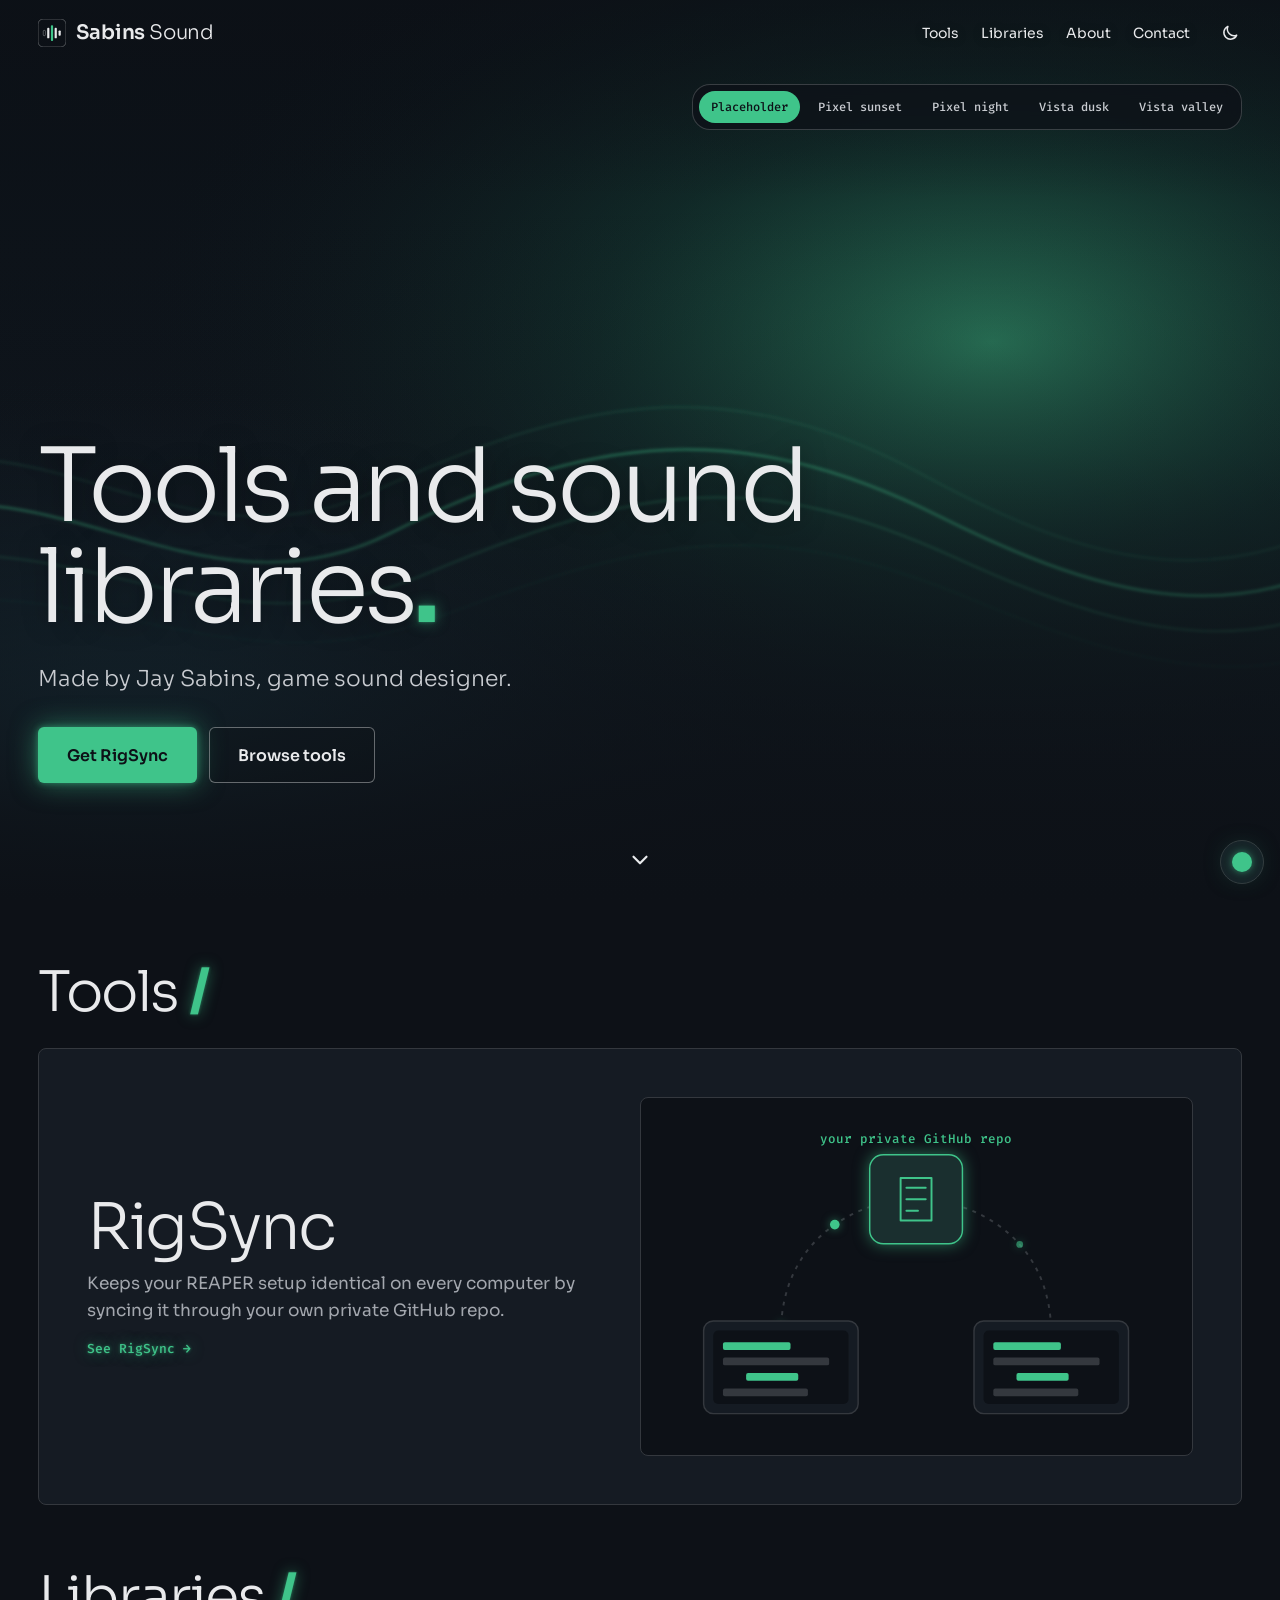
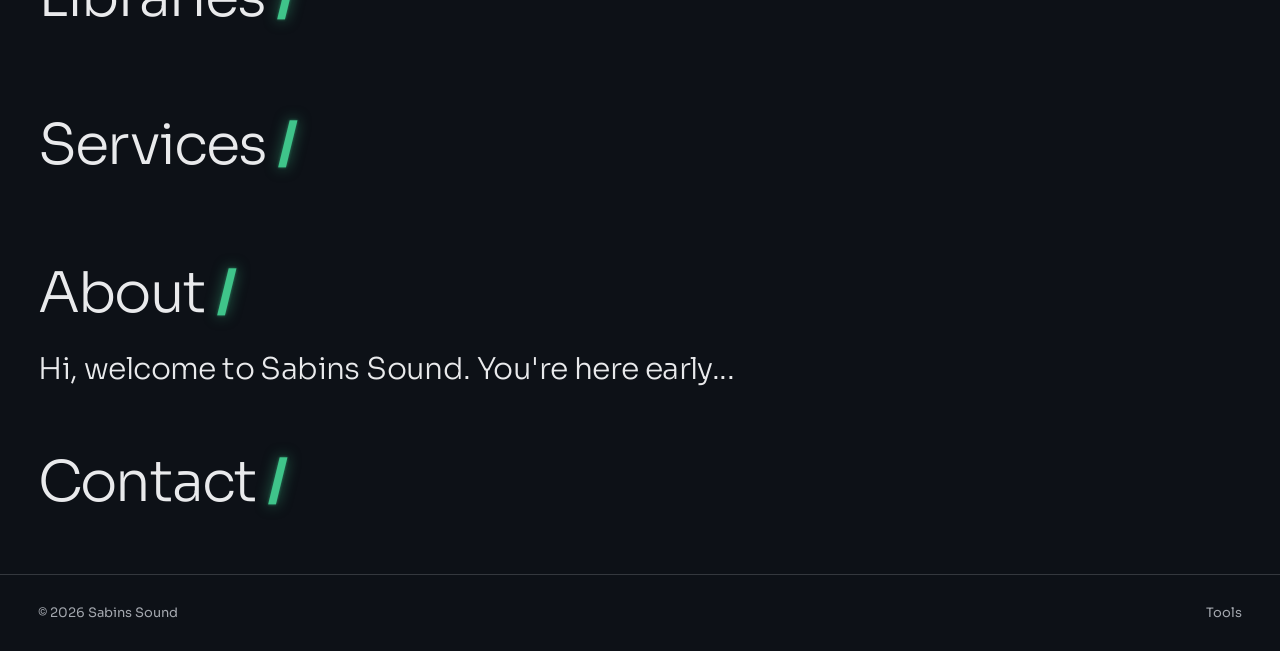
==== commit 5a641643: "Full-screen home splash with fading header, plus game-style hero art Home hero is now option A at fu" ====
--- a/index.html
+++ b/index.html
@@ -53,15 +53,20 @@
   </header>
 
   <main id="main">
-    <section class="hero wrap" aria-labelledby="hero-h">
-      <div class="wave" aria-hidden="true"></div>
-      <!-- TODO: Tagline / one-line pitch from Jay. The headline below is a plain placeholder built from the handoff ("tools and sound libraries"). Also: logo or wordmark preference (the mark is the portfolio's waveform glyph in jade for now). -->
-      <h1 id="hero-h">Tools and sound libraries<span class="slash">.</span></h1>
-      <p class="lead">Made by Jay Sabins, game sound designer.</p>
-      <div class="cta">
-        <a class="btn btn-primary btn-lg" href="tools/rigsync/">Get RigSync</a>
-        <a class="btn btn-ghost btn-lg" href="tools/">Browse tools</a>
+    <!-- Full-screen splash. The menu bar is see-through over it and turns solid as you scroll (js/site.js). -->
+    <section class="splash" aria-labelledby="hero-h">
+      <!-- TODO: final hero image from Jay. Options live in assets/hero/; staging shows a picker to try them. -->
+      <div class="splash-img" aria-hidden="true" style="background-image:url('assets/hero/placeholder.svg')"></div>
+      <div class="wrap splash-inner">
+        <!-- TODO: Tagline / one-line pitch from Jay. The headline below is a plain placeholder built from the handoff ("tools and sound libraries"). Also: logo or wordmark preference (the mark is the portfolio's waveform glyph in jade for now). -->
+        <h1 id="hero-h">Tools and sound libraries<span class="slash">.</span></h1>
+        <p class="lead">Made by Jay Sabins, game sound designer.</p>
+        <div class="cta">
+          <a class="btn btn-primary btn-lg" href="tools/rigsync/">Get RigSync</a>
+          <a class="btn btn-ghost btn-lg" href="tools/">Browse tools</a>
+        </div>
       </div>
+      <a class="scroll-cue" href="#tools" aria-label="Scroll to tools"><svg viewBox="0 0 24 24" aria-hidden="true"><path d="M6 9l6 6 6-6"/></svg></a>
     </section>
 
     <section class="section wrap" id="tools" aria-labelledby="tools-h">
--- a/css/site.css
+++ b/css/site.css
@@ -51,6 +51,43 @@
   .has-menu nav a{padding:16px 0;font-size:20px;border-top:1px solid var(--line)}
   .has-menu nav a:first-child{border-top:0}
 }
+
+/* Full-screen splash (home). Text stays light in both themes because it sits on the image. */
+.splash{position:relative;min-height:100vh;min-height:100svh;display:flex;align-items:flex-end;overflow:hidden;isolation:isolate;color:#e9eaec}
+.splash-img{position:absolute;inset:0;z-index:-1;background:#0d1117 center/cover no-repeat}
+.splash-img::after{content:"";position:absolute;inset:0;background:linear-gradient(180deg,rgba(13,17,23,.5) 0%,rgba(13,17,23,0) 22%,rgba(13,17,23,.2) 50%,rgba(13,17,23,.9) 90%,var(--bg) 100%)}
+[data-theme="light"] .splash-img::after{background:linear-gradient(180deg,rgba(13,17,23,.5) 0%,rgba(13,17,23,0) 22%,rgba(13,17,23,.2) 50%,rgba(13,17,23,.9) 100%)}
+.splash-inner{width:100%;padding-top:120px;padding-bottom:clamp(88px,13vh,140px)}
+.splash h1{margin:0;max-width:14ch;font:300 clamp(44px,8vw,120px)/.98 var(--title);letter-spacing:-.045em;text-shadow:0 2px 24px rgba(0,0,0,.35)}
+.splash .lead{color:#c9ccd1}
+.splash .slash{color:#3fc48a}
+.splash .btn-primary{background:#3fc48a;color:#0d1117}
+.splash .btn-ghost{color:#e9eaec;border-color:rgba(233,234,236,.4);background:rgba(13,17,23,.25)}
+.splash .btn-ghost:hover{border-color:#3fc48a;color:#3fc48a}
+.scroll-cue{position:absolute;left:50%;bottom:18px;transform:translateX(-50%);display:grid;place-items:center;width:44px;height:44px;border-radius:50%}
+.scroll-cue svg{width:26px;height:26px;fill:none;stroke:#e9eaec;stroke-width:2;stroke-linecap:round;stroke-linejoin:round;animation:cue 1.8s ease-in-out infinite}
+@keyframes cue{0%,100%{transform:translateY(0)}50%{transform:translateY(6px)}}
+
+/* Header over the splash: fixed and see-through at the top, turning solid as you scroll (--solid set by js/site.js) */
+.has-splash .site-header{position:fixed;left:0;right:0}
+.has-splash .site-header::before{opacity:var(--solid,0)}
+.has-splash .site-header.scrolled{border-bottom-color:color-mix(in srgb,var(--line) calc(var(--solid,0) * 100%),transparent)}
+.has-splash .site-header.on-image{color:#e9eaec}
+.has-splash .site-header.on-image .brand-mark rect:first-child{fill:rgba(13,17,23,.35);stroke:rgba(233,234,236,.35)}
+.has-splash .site-header.on-image .brand-mark g{fill:#e9eaec}
+.has-splash .site-header.on-image .theme-toggle{color:#e9eaec}
+.has-splash .site-header.on-image .menu-toggle span{background:#e9eaec}
+.has-splash .site-header.on-image.menu-open .menu-toggle span{background:var(--accent)}
+.has-splash .site-header.on-image nav a{text-shadow:0 1px 8px rgba(0,0,0,.4)}
+@media (max-width:760px){
+  .has-splash .site-header.on-image nav a{color:var(--fg);text-shadow:none}
+  .has-splash .site-header.on-image nav a[aria-current="page"]{color:var(--accent)}
+}
+
+/* Hero image picker: previews only, for choosing the splash image */
+.hero-pick{position:absolute;right:var(--gutter);top:84px;z-index:2;display:flex;flex-wrap:wrap;justify-content:flex-end;gap:6px;max-width:calc(100% - 2 * var(--gutter) - 56px);padding:6px;background:rgba(13,17,23,.7);border:1px solid rgba(233,234,236,.2);border-radius:18px;backdrop-filter:blur(8px);-webkit-backdrop-filter:blur(8px);font:500 12px/1 var(--mono)}
+.hero-pick button{min-height:32px;padding:0 12px;border:0;border-radius:999px;background:none;color:#c9ccd1;font:inherit;cursor:pointer;white-space:nowrap}
+.hero-pick button[aria-pressed="true"]{background:#3fc48a;color:#0d1117}
 
 /* Hero */
 .hero{position:relative;padding-top:clamp(56px,10vw,128px);padding-bottom:clamp(56px,8vw,104px);overflow:hidden}
@@ -168,6 +205,9 @@
 @media (max-width:760px){
   .wave{display:none}
 }
+@media (max-width:760px){
+  .hero-pick{left:var(--gutter);right:auto;top:76px;justify-content:flex-start;max-width:calc(100% - 2 * var(--gutter))}
+}
 @media (max-width:480px){
   .cta .btn{flex:1 1 100%;justify-content:center}
 }
@@ -175,6 +215,7 @@
   html{scroll-behavior:auto}
   .wave span{animation:none;transform:scaleY(.6)}
   .menu-toggle span,.has-menu nav{transition:none!important}
+  .scroll-cue svg{animation:none}
   .sync .pkt{display:none}
   a.card,.btn{transform:none!important;transition:none}
   .reveal{opacity:1;transform:none;transition:none}
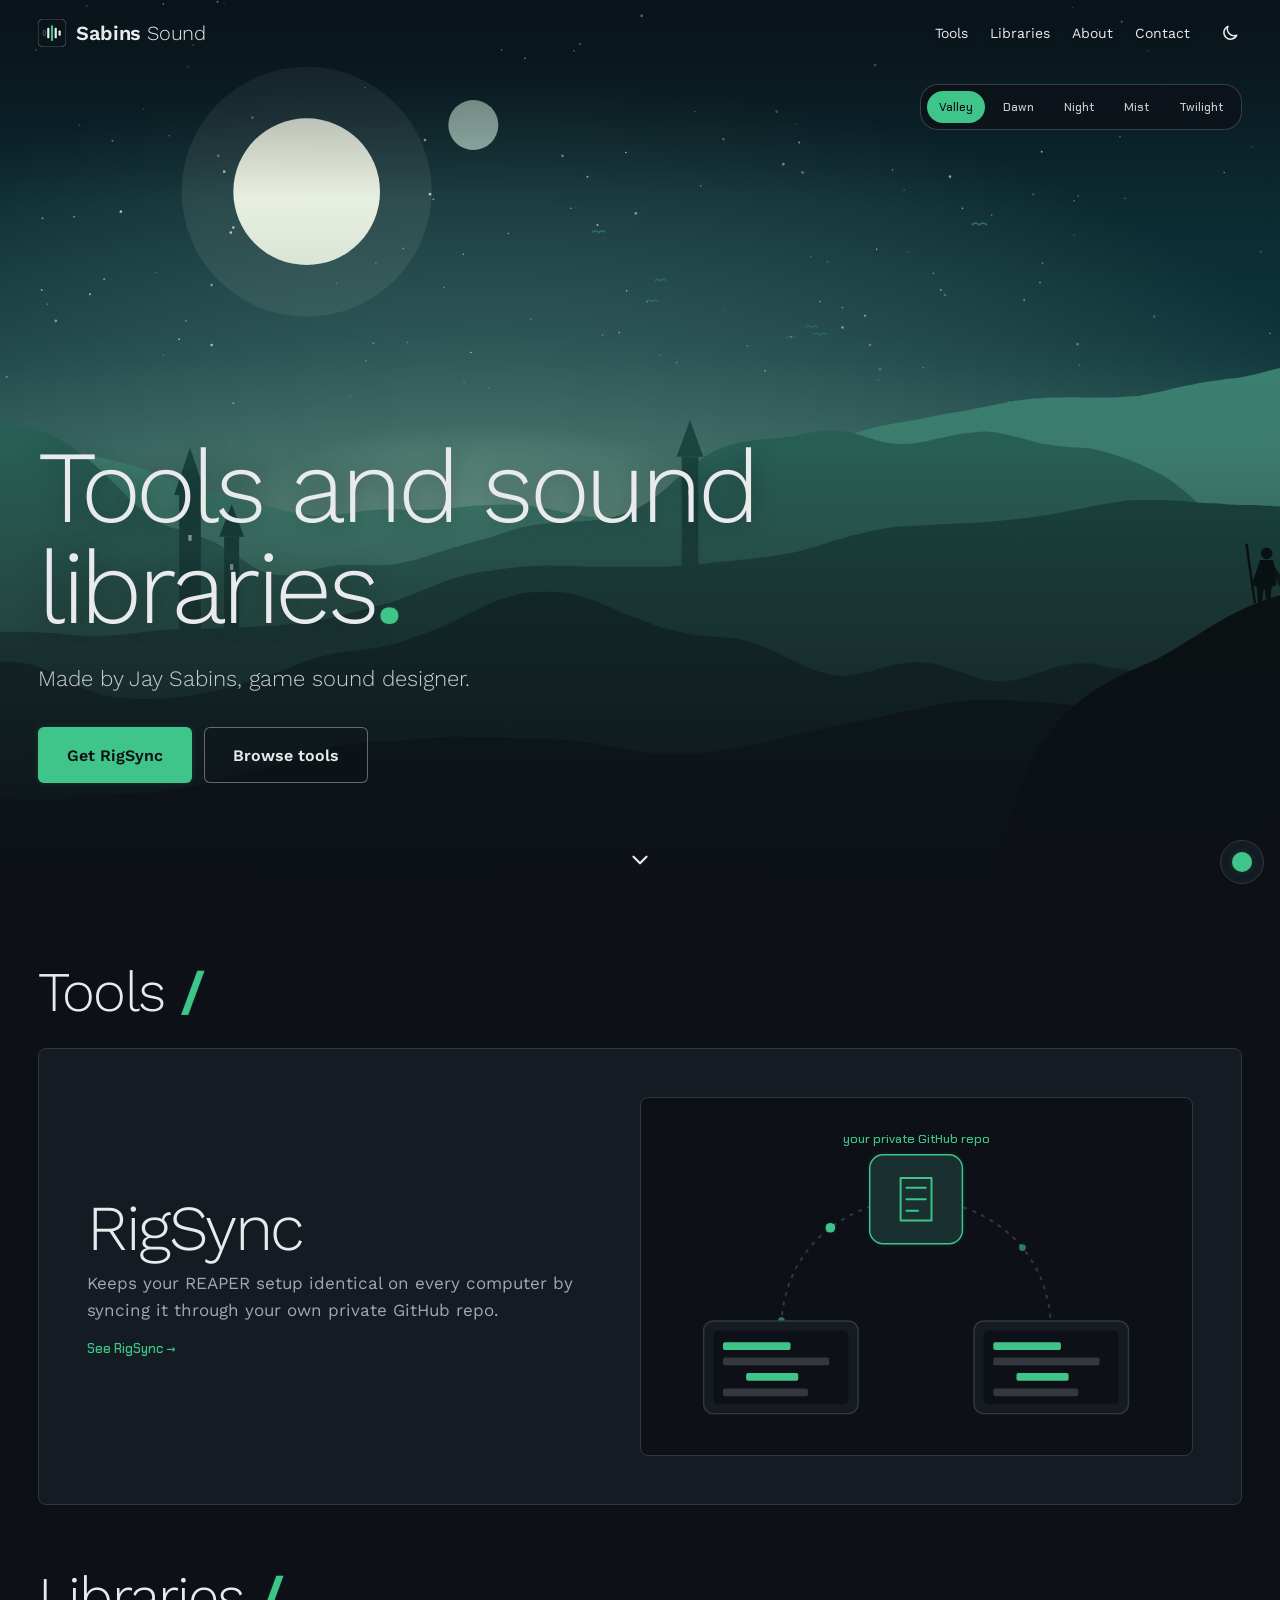
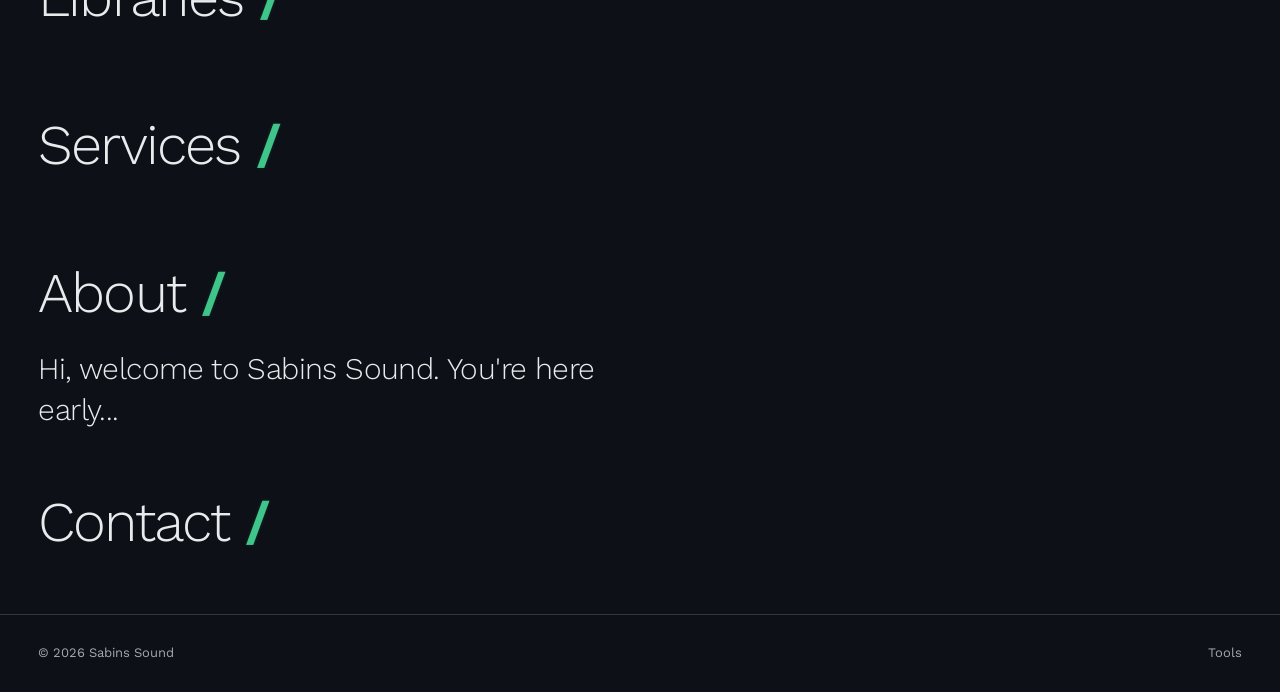
==== commit c0781ba1: "Set Jay's fonts and glow as defaults; add Vista valley variations Work Sans for headings and body, C" ====
--- a/index.html
+++ b/index.html
@@ -20,7 +20,7 @@
 
   <link rel="preconnect" href="https://fonts.googleapis.com">
   <link rel="preconnect" href="https://fonts.gstatic.com" crossorigin>
-  <link rel="stylesheet" href="https://fonts.googleapis.com/css2?family=Fira+Code:wght@400;500&family=Sora:wght@300;400;500;600&display=swap">
+  <link rel="stylesheet" href="https://fonts.googleapis.com/css2?family=Chakra+Petch:wght@400;500;600&family=Work+Sans:wght@300;400;500;600&display=swap">
   <link rel="stylesheet" href="css/tokens.css">
   <link rel="stylesheet" href="css/site.css">
 
@@ -56,7 +56,7 @@
     <!-- Full-screen splash. The menu bar is see-through over it and turns solid as you scroll (js/site.js). -->
     <section class="splash" aria-labelledby="hero-h">
       <!-- TODO: final hero image from Jay. Options live in assets/hero/; staging shows a picker to try them. -->
-      <div class="splash-img" aria-hidden="true" style="background-image:url('assets/hero/placeholder.svg')"></div>
+      <div class="splash-img" aria-hidden="true" style="background-image:url('assets/hero/vista-valley.svg')"></div>
       <div class="wrap splash-inner">
         <!-- TODO: Tagline / one-line pitch from Jay. The headline below is a plain placeholder built from the handoff ("tools and sound libraries"). Also: logo or wordmark preference (the mark is the portfolio's waveform glyph in jade for now). -->
         <h1 id="hero-h">Tools and sound libraries<span class="slash">.</span></h1>
--- a/css/tokens.css
+++ b/css/tokens.css
@@ -1,20 +1,20 @@
-/* Design tokens, shared with jaysabinsaudio.com (direction 6A, Oct 2026). Dark by default; light theme below. */
+/* Design tokens. Palette from jaysabinsaudio.com (direction 6A); fonts and glow tuned by Jay, Nov 2026. Dark by default; light theme below. */
 :root{
   /* Palette */
   --bg:#0d1117; --surface:#151b23; --raise:color-mix(in srgb, var(--surface), #fff 5%);
   --fg:#e9eaec; --muted:#a3a7ae; --line:#34383e;
   --accent:#3fc48a;      /* play button, slashes, focus rings, links on hover */
   --accent-ink:#0d1117;  /* icons and text on accent fills */
-  --glow:0.75;           /* neon glow strength on accent items, 0 = off, 1 = strong */
+  --glow:0.21;           /* neon glow strength on accent items, 0 = off, 1 = strong (Jay, Nov 2026) */
   --glow-color:color-mix(in srgb, var(--accent) calc(var(--glow) * 70%), transparent);
   --glow-box:0 0 calc(var(--glow) * 8px) var(--glow-color), 0 0 calc(var(--glow) * 36px) var(--glow-color);
   --glow-text:0 0 calc(var(--glow) * 4px) var(--glow-color), 0 0 calc(var(--glow) * 18px) var(--glow-color);
   color-scheme:dark;
 
   /* Type */
-  --title:"Sora", system-ui, sans-serif;
-  --body:"Sora", system-ui, sans-serif;
-  --mono:"Fira Code", ui-monospace, monospace;
+  --title:"Work Sans", system-ui, sans-serif;
+  --body:"Work Sans", system-ui, sans-serif;
+  --mono:"Chakra Petch", ui-monospace, monospace;
 
   /* Shape and rhythm */
   --radius:8px; --radius-sm:6px;
@@ -30,6 +30,6 @@
   --fg:#0d1117; --muted:#555b64; --line:#d9dde2;
   --accent:#16875a;
   --accent-ink:#ffffff;
-  --glow:0.3;
+  --glow:0.12;
   color-scheme:light;
 }
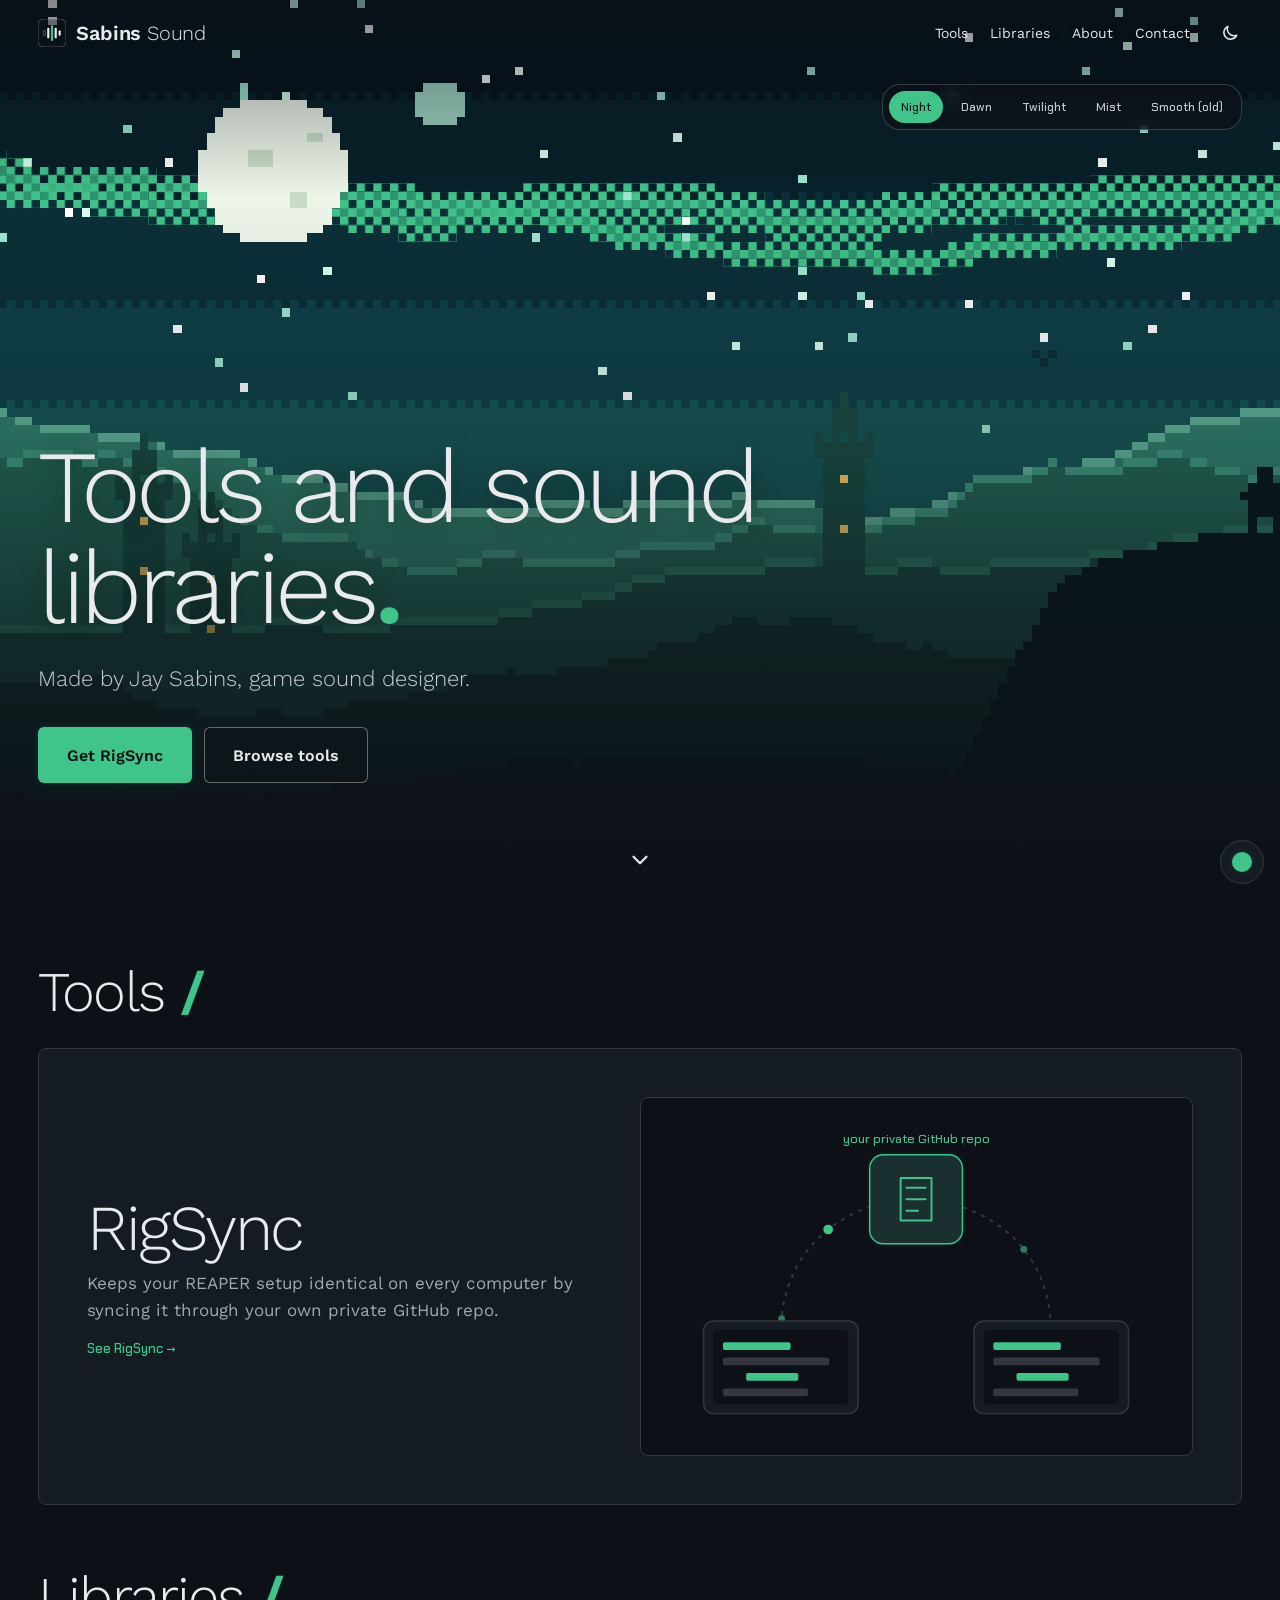
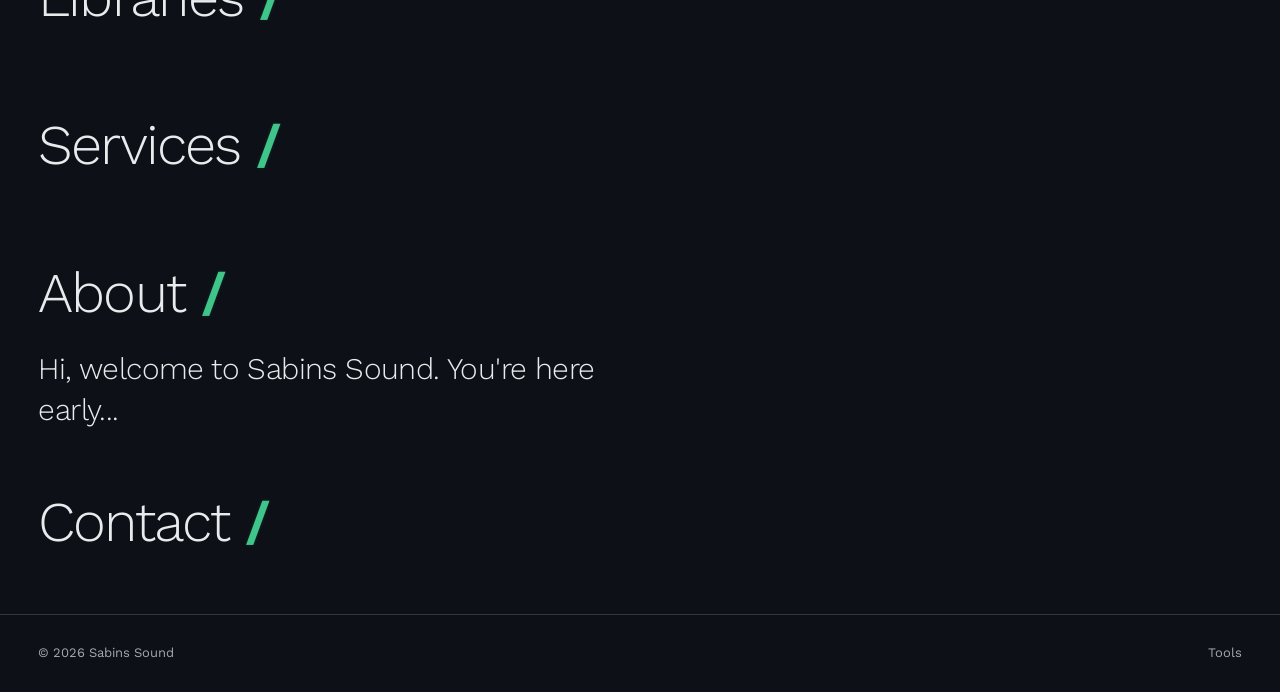
==== commit cedc1e29: "8-bit pixel-art versions of the valley hero Four chunky 192x108 pixel scenes (night with aurora, daw" ====
--- a/index.html
+++ b/index.html
@@ -56,7 +56,7 @@
     <!-- Full-screen splash. The menu bar is see-through over it and turns solid as you scroll (js/site.js). -->
     <section class="splash" aria-labelledby="hero-h">
       <!-- TODO: final hero image from Jay. Options live in assets/hero/; staging shows a picker to try them. -->
-      <div class="splash-img" aria-hidden="true" style="background-image:url('assets/hero/vista-valley.svg')"></div>
+      <div class="splash-img" aria-hidden="true" style="background-image:url('assets/hero/valley-8bit-night.svg')"></div>
       <div class="wrap splash-inner">
         <!-- TODO: Tagline / one-line pitch from Jay. The headline below is a plain placeholder built from the handoff ("tools and sound libraries"). Also: logo or wordmark preference (the mark is the portfolio's waveform glyph in jade for now). -->
         <h1 id="hero-h">Tools and sound libraries<span class="slash">.</span></h1>
--- a/css/site.css
+++ b/css/site.css
@@ -54,7 +54,7 @@
 
 /* Full-screen splash (home). Text stays light in both themes because it sits on the image. */
 .splash{position:relative;min-height:100vh;min-height:100svh;display:flex;align-items:flex-end;overflow:hidden;isolation:isolate;color:#e9eaec}
-.splash-img{position:absolute;inset:0;z-index:-1;background:#0d1117 center/cover no-repeat}
+.splash-img{position:absolute;inset:0;z-index:-1;background:#0d1117 center/cover no-repeat;image-rendering:pixelated}
 .splash-img::after{content:"";position:absolute;inset:0;background:linear-gradient(180deg,rgba(13,17,23,.5) 0%,rgba(13,17,23,0) 22%,rgba(13,17,23,.2) 50%,rgba(13,17,23,.9) 90%,var(--bg) 100%)}
 [data-theme="light"] .splash-img::after{background:linear-gradient(180deg,rgba(13,17,23,.5) 0%,rgba(13,17,23,0) 22%,rgba(13,17,23,.2) 50%,rgba(13,17,23,.9) 100%)}
 .splash-inner{width:100%;padding-top:120px;padding-bottom:clamp(88px,13vh,140px)}
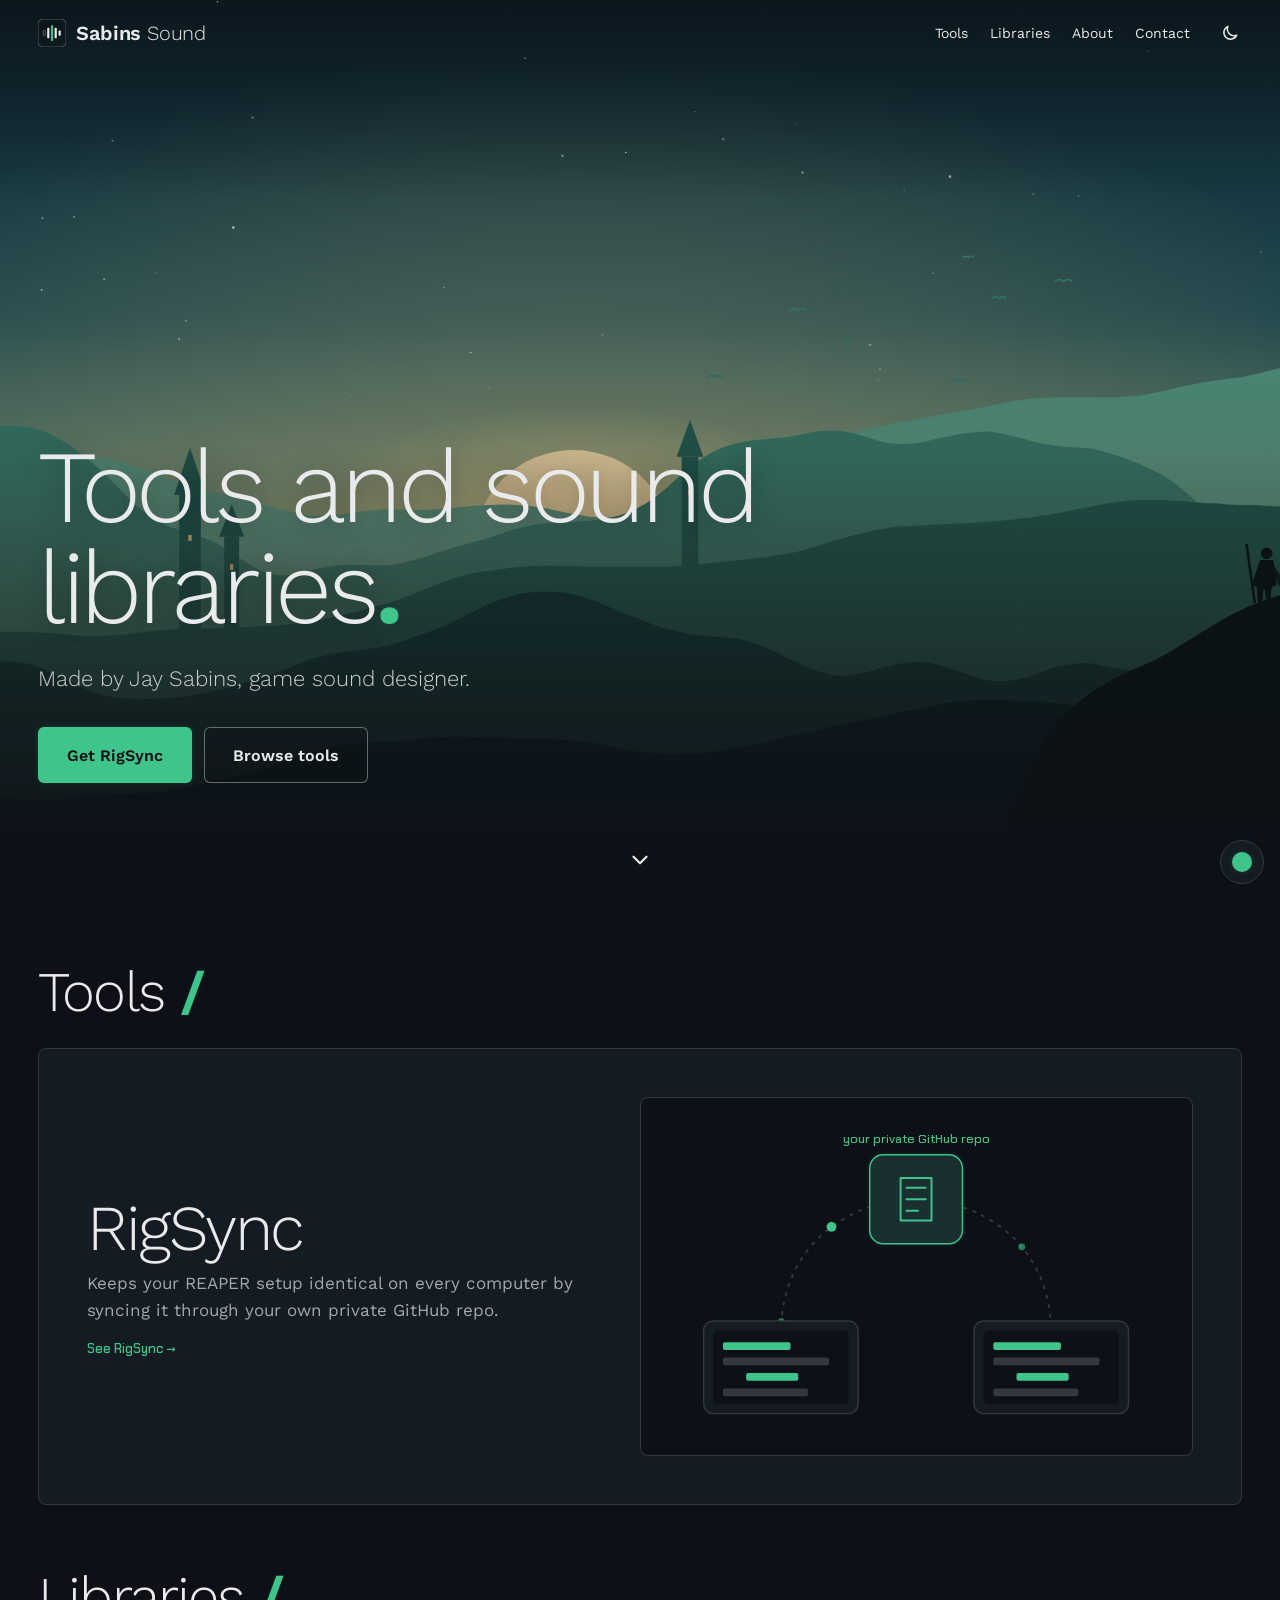
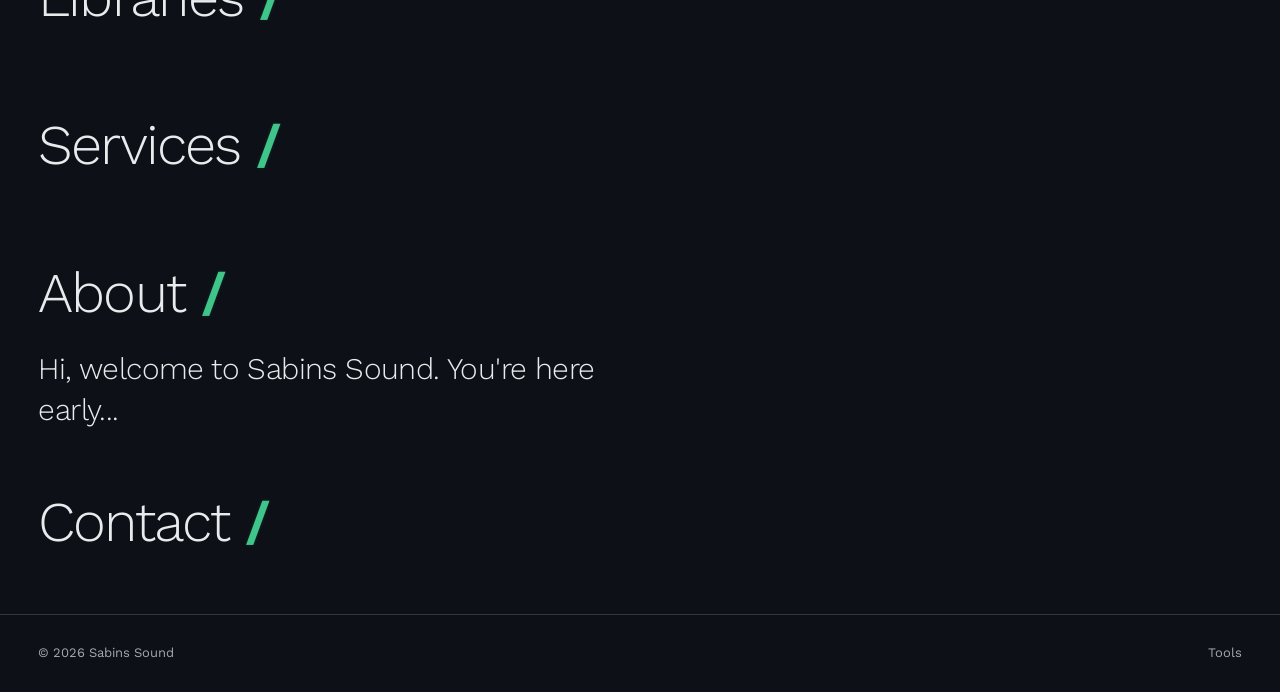
==== commit a57f489b: "Lock in Dawn valley as the home hero image Removes the staging image picker and the other candidate " ====
--- a/index.html
+++ b/index.html
@@ -55,8 +55,7 @@
   <main id="main">
     <!-- Full-screen splash. The menu bar is see-through over it and turns solid as you scroll (js/site.js). -->
     <section class="splash" aria-labelledby="hero-h">
-      <!-- TODO: final hero image from Jay. Options live in assets/hero/; staging shows a picker to try them. -->
-      <div class="splash-img" aria-hidden="true" style="background-image:url('assets/hero/valley-8bit-night.svg')"></div>
+      <div class="splash-img" aria-hidden="true" style="background-image:url('assets/hero/valley-dawn.svg')"></div>
       <div class="wrap splash-inner">
         <!-- TODO: Tagline / one-line pitch from Jay. The headline below is a plain placeholder built from the handoff ("tools and sound libraries"). Also: logo or wordmark preference (the mark is the portfolio's waveform glyph in jade for now). -->
         <h1 id="hero-h">Tools and sound libraries<span class="slash">.</span></h1>
--- a/css/site.css
+++ b/css/site.css
@@ -54,7 +54,7 @@
 
 /* Full-screen splash (home). Text stays light in both themes because it sits on the image. */
 .splash{position:relative;min-height:100vh;min-height:100svh;display:flex;align-items:flex-end;overflow:hidden;isolation:isolate;color:#e9eaec}
-.splash-img{position:absolute;inset:0;z-index:-1;background:#0d1117 center/cover no-repeat;image-rendering:pixelated}
+.splash-img{position:absolute;inset:0;z-index:-1;background:#0d1117 center/cover no-repeat}
 .splash-img::after{content:"";position:absolute;inset:0;background:linear-gradient(180deg,rgba(13,17,23,.5) 0%,rgba(13,17,23,0) 22%,rgba(13,17,23,.2) 50%,rgba(13,17,23,.9) 90%,var(--bg) 100%)}
 [data-theme="light"] .splash-img::after{background:linear-gradient(180deg,rgba(13,17,23,.5) 0%,rgba(13,17,23,0) 22%,rgba(13,17,23,.2) 50%,rgba(13,17,23,.9) 100%)}
 .splash-inner{width:100%;padding-top:120px;padding-bottom:clamp(88px,13vh,140px)}
@@ -83,11 +83,6 @@
   .has-splash .site-header.on-image nav a{color:var(--fg);text-shadow:none}
   .has-splash .site-header.on-image nav a[aria-current="page"]{color:var(--accent)}
 }
-
-/* Hero image picker: previews only, for choosing the splash image */
-.hero-pick{position:absolute;right:var(--gutter);top:84px;z-index:2;display:flex;flex-wrap:wrap;justify-content:flex-end;gap:6px;max-width:calc(100% - 2 * var(--gutter) - 56px);padding:6px;background:rgba(13,17,23,.7);border:1px solid rgba(233,234,236,.2);border-radius:18px;backdrop-filter:blur(8px);-webkit-backdrop-filter:blur(8px);font:500 12px/1 var(--mono)}
-.hero-pick button{min-height:32px;padding:0 12px;border:0;border-radius:999px;background:none;color:#c9ccd1;font:inherit;cursor:pointer;white-space:nowrap}
-.hero-pick button[aria-pressed="true"]{background:#3fc48a;color:#0d1117}
 
 /* Hero */
 .hero{position:relative;padding-top:clamp(56px,10vw,128px);padding-bottom:clamp(56px,8vw,104px);overflow:hidden}
@@ -205,9 +200,6 @@
 @media (max-width:760px){
   .wave{display:none}
 }
-@media (max-width:760px){
-  .hero-pick{left:var(--gutter);right:auto;top:76px;justify-content:flex-start;max-width:calc(100% - 2 * var(--gutter))}
-}
 @media (max-width:480px){
   .cta .btn{flex:1 1 100%;justify-content:center}
 }
